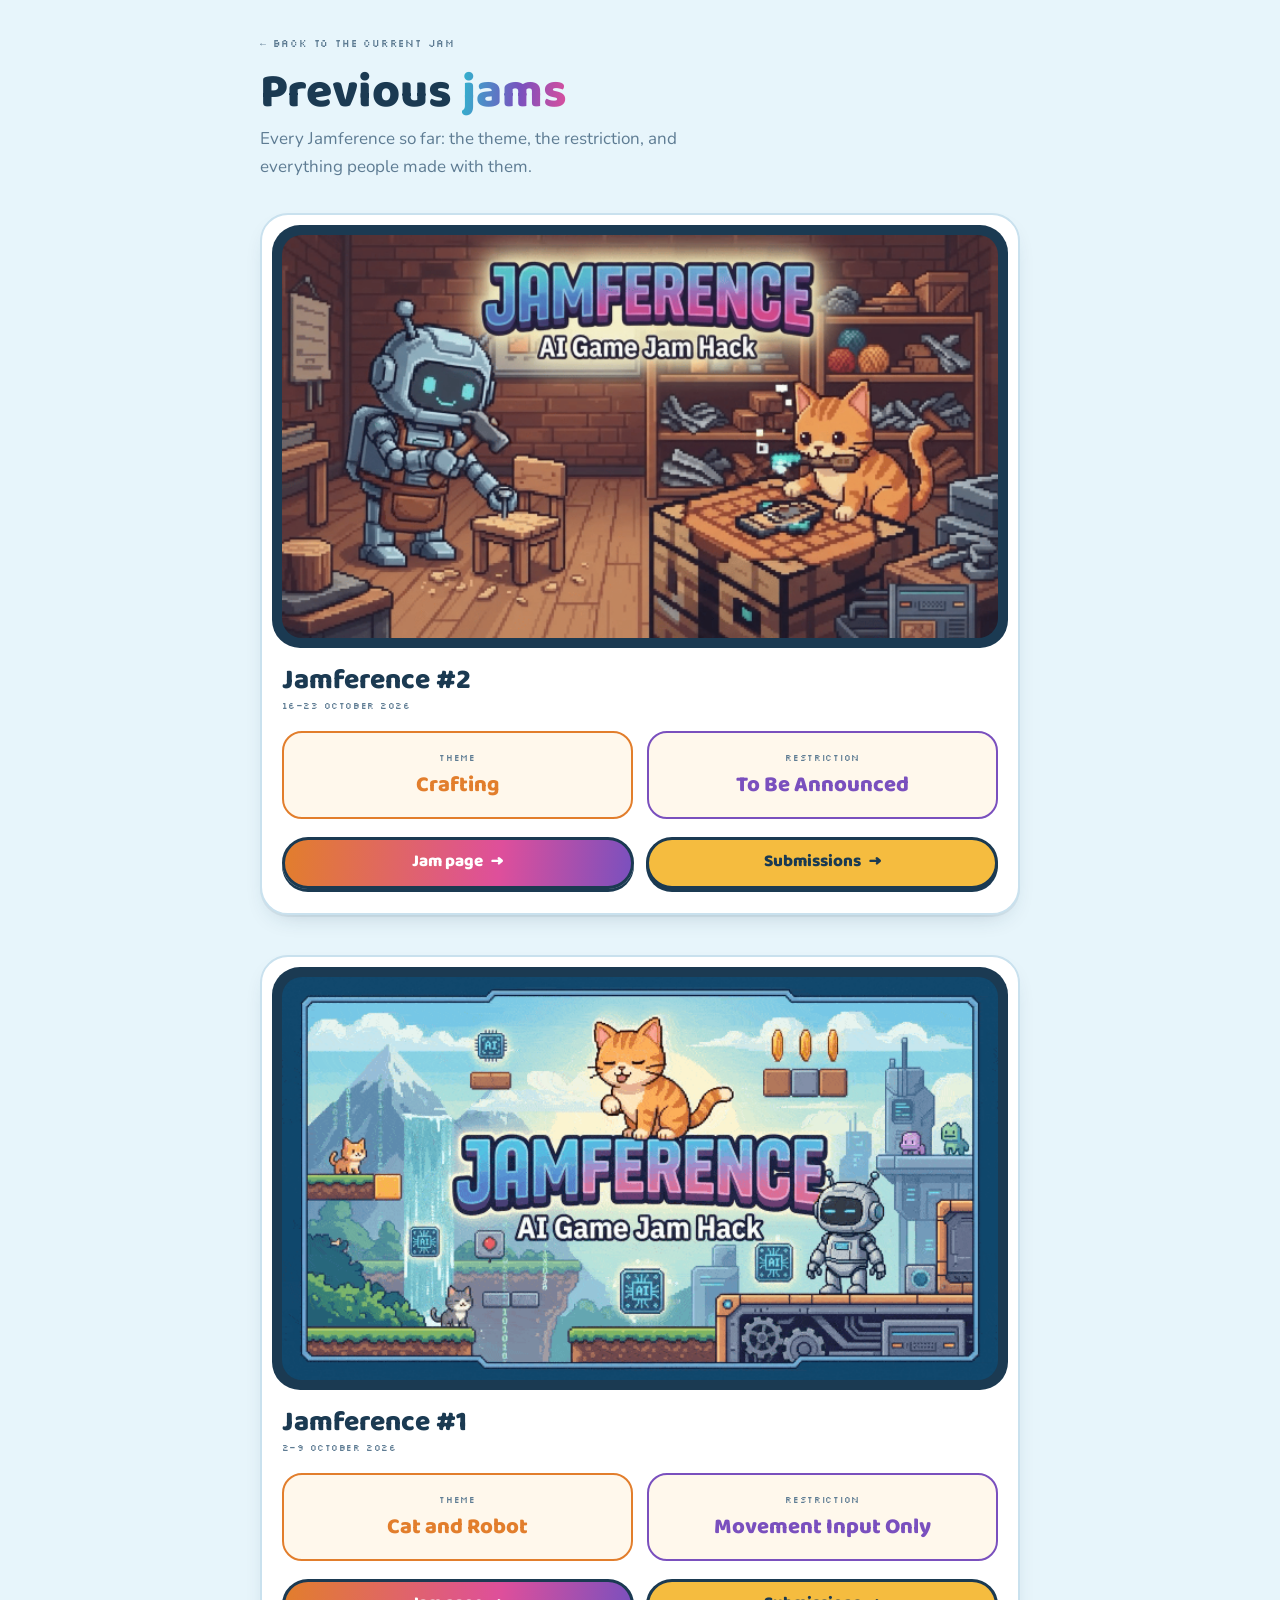
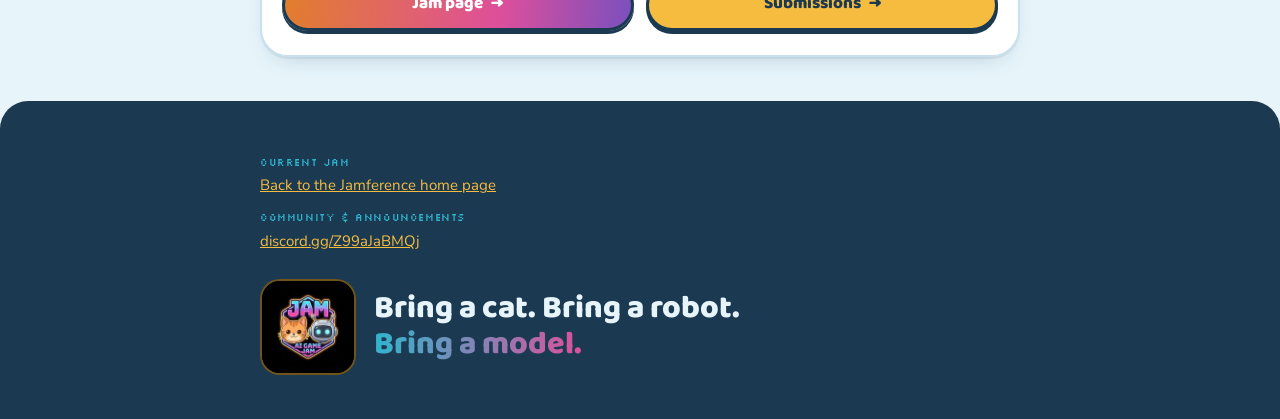
==== previous-jams.html @ a48c46a7 "jam 2 posted" ====
<!doctype html>
<html lang="en">
<head>
<meta charset="utf-8">
<meta name="viewport" content="width=device-width, initial-scale=1">
<title>Previous jams · Jamference</title>
<link rel="icon" type="image/png" sizes="32x32" href="favicon-32.png">
<link rel="apple-touch-icon" sizes="180x180" href="apple-touch-icon.png">
<link rel="preconnect" href="https://fonts.googleapis.com">
<link rel="preconnect" href="https://fonts.gstatic.com" crossorigin>
<link rel="stylesheet" href="https://fonts.googleapis.com/css2?family=Baloo+2:wght@600;700;800&family=Nunito:ital,wght@0,400;0,600;0,700;1,400&family=Silkscreen:wght@400;700&display=swap">

<style>
  :root {
    /* palette lifted from the jam key art */
    --navy:    #1B3A52;
    --sky:     #E7F5FB;
    --sky-2:   #C9E9F5;
    --cream:   #FFF8EC;
    --ginger:  #E27E2C;
    --cyan:    #2FB6CE;
    --mint:    #6BBE59;
    --berry:   #DE4F9B;
    --grape:   #7A50BE;
    --gold:    #F5BC3F;

    --ground:  var(--sky);
    --card:    #FFFFFF;
    --sunk:    var(--cream);
    --ink:     var(--navy);
    --ink-2:   #5E7C93;
    --edge:    #C9E1EE;
    --shadow:  0 2px 0 rgba(27,58,82,.07), 0 10px 26px -14px rgba(27,58,82,.30);

    --display: "Baloo 2", "Trebuchet MS", sans-serif;
    --body:    "Nunito", "Segoe UI", system-ui, sans-serif;
    --pixel:   "Silkscreen", ui-monospace, monospace;

    --r-lg: 28px;
    --r-md: 20px;
    --r-sm: 14px;
  }

  @media (prefers-color-scheme: dark) {
    :root:not([data-theme="light"]) {
      --ground: #102433;
      --card:   #1B3A52;
      --sunk:   #17334A;
      --ink:    #EAF6FB;
      --ink-2:  #9DBBCD;
      --edge:   #2C5271;
      --ginger: #F0954A;
      --cyan:   #52D2E6;
      --mint:   #85D372;
      --berry:  #F06BB2;
      --grape:  #A283DE;
      --gold:   #FFCE5E;
      --shadow: 0 2px 0 rgba(0,0,0,.18), 0 12px 28px -14px rgba(0,0,0,.55);
    }
  }

  :root[data-theme="dark"] {
    --ground: #102433;
    --card:   #1B3A52;
    --sunk:   #17334A;
    --ink:    #EAF6FB;
    --ink-2:  #9DBBCD;
    --edge:   #2C5271;
    --ginger: #F0954A;
    --cyan:   #52D2E6;
    --mint:   #85D372;
    --berry:  #F06BB2;
    --grape:  #A283DE;
    --gold:   #FFCE5E;
    --shadow: 0 2px 0 rgba(0,0,0,.18), 0 12px 28px -14px rgba(0,0,0,.55);
  }

  * { box-sizing: border-box; }

  body {
    margin: 0;
    background: var(--ground);
    color: var(--ink);
    font-family: var(--body);
    font-size: 1.0625rem;
    line-height: 1.65;
    -webkit-font-smoothing: antialiased;
  }

  .wrap { max-width: 50rem; margin: 0 auto; padding: 0 1.25rem; }

  .sr-only {
    position: absolute; width: 1px; height: 1px;
    padding: 0; margin: -1px; overflow: hidden;
    clip: rect(0 0 0 0); white-space: nowrap; border: 0;
  }

  /* ---------- hero ---------- */

  .hero { padding: 1.25rem 0 0; }

  .hero-frame {
    background: var(--navy);
    border-radius: var(--r-lg);
    padding: 10px;
    box-shadow: var(--shadow);
    overflow: hidden;
  }

  .hero-frame img {
    display: block;
    width: 100%;
    height: auto;
    border-radius: 20px;
  }

  .tagline {
    font-family: var(--display);
    font-weight: 700;
    font-size: clamp(1.25rem, 4.4vw, 1.875rem);
    line-height: 1.2;
    text-align: center;
    text-wrap: balance;
    margin: 1.5rem auto 0;
    max-width: 26ch;
  }

  .tagline span {
    background: linear-gradient(96deg, var(--cyan), var(--grape) 55%, var(--berry));
    -webkit-background-clip: text;
    background-clip: text;
    color: transparent;
  }

  .sub {
    text-align: center;
    color: var(--ink-2);
    max-width: 44ch;
    margin: 0.5rem auto 0;
  }

  /* ---------- primary CTA ---------- */

  .cta-row {
    display: flex;
    justify-content: center;
    margin: 1.5rem 0 0;
  }

  .cta {
    display: inline-flex;
    align-items: center;
    justify-content: center;
    gap: 0.7rem;
    width: 100%;
    max-width: 30rem;
    text-align: center;
    text-decoration: none;
    font-family: var(--display);
    font-weight: 800;
    font-size: clamp(1.125rem, 4vw, 1.5rem);
    line-height: 1.1;
    color: #fff;
    background: linear-gradient(96deg, var(--ginger), var(--berry) 62%, var(--grape));
    border: 3px solid var(--navy);
    border-radius: 999px;
    padding: 1rem 1.6rem 1.1rem;
    box-shadow: 0 4px 0 var(--navy), 0 14px 30px -14px rgba(27,58,82,.55);
    transition: transform .14s ease, box-shadow .14s ease;
  }

  .cta:hover,
  .cta:focus-visible {
    transform: translateY(-2px);
    box-shadow: 0 6px 0 var(--navy), 0 18px 34px -14px rgba(27,58,82,.6);
  }

  .cta:active {
    transform: translateY(2px);
    box-shadow: 0 2px 0 var(--navy), 0 10px 22px -14px rgba(27,58,82,.5);
  }

  .cta:focus-visible { outline: 3px solid var(--grape); outline-offset: 4px; }

  .cta .arrow { font-size: 1.1em; line-height: 1; transform: translateY(-0.04em); }

  .cta-note {
    font-family: var(--pixel);
    font-size: 0.5625rem;
    letter-spacing: 0.08em;
    text-transform: uppercase;
    color: var(--ink-2);
    text-align: center;
    margin: 0.7rem auto 0;
  }

  /* ---------- spec chips ---------- */

  .spec {
    display: grid;
    grid-template-columns: repeat(2, minmax(0, 1fr));
    gap: 0.85rem;
    margin: 1.75rem 0 0;
    padding: 0;
    list-style: none;
  }

  .spec li {
    background: var(--card);
    border: 2px solid var(--edge);
    border-radius: var(--r-md);
    padding: 1rem 1.1rem 1.1rem;
    box-shadow: var(--shadow);
    text-align: center;
    display: flex;
    flex-direction: column;
    align-items: center;
    justify-content: center;
    gap: 0.4rem;
    min-height: 6.25rem;
  }

  .spec b {
    font-family: var(--pixel);
    font-size: 0.5625rem;
    font-weight: 400;
    letter-spacing: 0.08em;
    text-transform: uppercase;
    color: var(--ink-2);
  }

  .spec .val {
    font-family: var(--display);
    font-weight: 800;
    font-size: clamp(1.0625rem, 3.4vw, 1.375rem);
    line-height: 1.15;
    text-wrap: balance;
  }

  .spec .s-theme { border-color: var(--ginger); }
  .spec .s-theme .val { color: var(--ginger); }
  .spec .s-restriction { border-color: var(--grape); }
  .spec .s-restriction .val { color: var(--grape); }

  @media (max-width: 26rem) {
    .spec { grid-template-columns: 1fr; }
  }

  /* ---------- previous jams ---------- */

  .page-head { padding: 1.75rem 0 0; }

  .back {
    font-family: var(--pixel);
    font-size: 0.625rem;
    letter-spacing: 0.08em;
    text-transform: uppercase;
    text-decoration: none;
    color: var(--ink-2);
  }
  .back:hover { color: var(--ginger); }

  h1 {
    font-family: var(--display);
    font-weight: 800;
    font-size: clamp(2rem, 7vw, 3rem);
    line-height: 1.05;
    margin: 0.75rem 0 0.4rem;
  }
  h1 span {
    background: linear-gradient(96deg, var(--cyan), var(--grape) 55%, var(--berry));
    -webkit-background-clip: text;
    background-clip: text;
    color: transparent;
  }
  .lede { color: var(--ink-2); margin: 0; max-width: 46ch; }

  .jams { list-style: none; padding: 0; margin: 2rem 0 0; display: grid; gap: 2.5rem; }

  .jam {
    background: var(--card);
    border: 2px solid var(--edge);
    border-radius: var(--r-lg);
    box-shadow: var(--shadow);
    padding: 10px 10px 1.5rem;
  }
  .jam .hero-frame { box-shadow: none; }
  .jam-body { padding: 0 0.6rem; }

  .jam h2 {
    font-family: var(--display);
    font-weight: 800;
    font-size: clamp(1.375rem, 4.6vw, 1.75rem);
    line-height: 1.12;
    margin: 1.1rem 0 0.15rem;
  }
  .jam-date {
    font-family: var(--pixel);
    font-size: 0.5625rem;
    letter-spacing: 0.06em;
    text-transform: uppercase;
    color: var(--ink-2);
    margin: 0;
  }
  .jam .spec { margin-top: 1.1rem; }
  .jam .spec li { box-shadow: none; background: var(--sunk); min-height: 5.5rem; }

  .jam-links {
    display: grid;
    grid-template-columns: repeat(2, minmax(0, 1fr));
    gap: 0.75rem;
    margin: 1.1rem 0 0;
  }
  .btn {
    display: flex;
    align-items: center;
    justify-content: center;
    gap: 0.5rem;
    text-align: center;
    text-decoration: none;
    font-family: var(--display);
    font-weight: 800;
    font-size: 1.0625rem;
    line-height: 1.1;
    border: 3px solid var(--navy);
    border-radius: 999px;
    padding: 0.8rem 1rem 0.9rem;
    transition: transform .14s ease, box-shadow .14s ease;
  }
  .btn.primary {
    color: #fff;
    background: linear-gradient(96deg, var(--ginger), var(--berry) 62%, var(--grape));
    box-shadow: 0 3px 0 var(--navy);
  }
  .btn.secondary {
    color: var(--navy);
    background: var(--gold);
    box-shadow: 0 3px 0 var(--navy);
  }
  .btn:hover, .btn:focus-visible { transform: translateY(-2px); box-shadow: 0 5px 0 var(--navy); }
  .btn:active { transform: translateY(2px); box-shadow: 0 1px 0 var(--navy); }
  .btn:focus-visible { outline: 3px solid var(--grape); outline-offset: 4px; }

  @media (max-width: 26rem) {
    .jam-links { grid-template-columns: 1fr; }
  }

  /* ---------- footer ---------- */

  footer {
    margin-top: 2.75rem;
    background: var(--navy);
    color: var(--sky);
    border-radius: var(--r-lg) var(--r-lg) 0 0;
    padding: 2.25rem 0 2.75rem;
  }

  footer .kicker { color: var(--gold); }

  footer ul {
    list-style: none;
    padding: 0;
    margin: 1.1rem 0 1.6rem;
    display: grid;
    gap: 0.75rem;
    font-size: 0.9375rem;
  }

  footer li b {
    font-family: var(--pixel);
    font-size: 0.625rem;
    letter-spacing: 0.06em;
    text-transform: uppercase;
    color: var(--cyan);
    display: block;
    font-weight: 400;
    margin-bottom: 0.15rem;
  }

  .signrow {
    display: flex;
    align-items: center;
    gap: 1.1rem;
    flex-wrap: wrap;
  }

  .emblem {
    width: 96px;
    height: 96px;
    flex: none;
    display: block;
    border-radius: var(--r-md);
    background: #000;
    border: 2px solid rgba(245,188,63,.45);
  }

  .signoff {
    font-family: var(--display);
    font-weight: 800;
    font-size: clamp(1.375rem, 5vw, 2rem);
    line-height: 1.15;
    margin: 0;
    max-width: 22ch;
  }

  .signoff span {
    background: linear-gradient(96deg, var(--cyan), var(--berry));
    -webkit-background-clip: text;
    background-clip: text;
    color: transparent;
  }

  .chip {
    display: inline-block;
    font-family: var(--pixel);
    font-size: 0.6875rem;
    background: rgba(255,255,255,.10);
    border: 2px dashed var(--gold);
    border-radius: 999px;
    padding: 0.2rem 0.6rem 0.25rem;
    color: var(--sky);
  }

  a { color: var(--ginger); border-radius: 6px; }
  a:focus-visible { outline: 3px solid var(--grape); outline-offset: 2px; }
  footer a { color: var(--gold); }

  .card, .cat-card, details { transition: transform .18s ease; }
  .cat-card:hover { transform: translateY(-3px); }

  @media (prefers-reduced-motion: reduce) {
    * { animation: none !important; transition: none !important; }
  }
</style>
</head>
<body>

<main class="wrap">

  <header class="page-head">
    <a class="back" href="index.html">&larr; Back to the current jam</a>
    <h1>Previous <span>jams</span></h1>
    <p class="lede">Every Jamference so far: the theme, the restriction, and everything people made with them.</p>
  </header>

  <ol class="jams" reversed>

    <!-- To add a jam: copy this <li> block, put it ABOVE this one (newest first), and change the gif, title, dates, theme, restriction and links. -->
    <li class="jam">
      <div class="hero-frame">
        <img src="Jamference2.gif" loading="lazy" alt="Jamference #2 key art: a pixel-art workshop where a robot in an apron hammers a wooden chair and a ginger cat tinkers at a crafting table.">
      </div>
      <div class="jam-body">
        <h2>Jamference #2</h2>
        <p class="jam-date">16&ndash;23 October 2026</p>
        <ul class="spec">
          <li class="s-theme">
            <b>Theme</b>
            <span class="val">Crafting</span>
          </li>
          <li class="s-restriction">
            <b>Restriction</b>
            <span class="val">To Be Announced</span>
          </li>
        </ul>
        <div class="jam-links">
          <a class="btn primary" href="https://itch.io/jam/jamference-ai-game-jam-hack-2" target="_blank" rel="noopener">Jam page <span aria-hidden="true">&rarr;</span></a>
          <a class="btn secondary" href="https://itch.io/jam/jamference-ai-game-jam-hack-2/entries" target="_blank" rel="noopener">Submissions <span aria-hidden="true">&rarr;</span></a>
        </div>
      </div>
    </li>

    <li class="jam">
      <div class="hero-frame">
        <img src="jamference1.gif" loading="lazy" alt="Jamference #1 key art: a pixel-art scene with a ginger cat, a friendly robot and floating AI chips.">
      </div>
      <div class="jam-body">
        <h2>Jamference #1</h2>
        <p class="jam-date">2&ndash;9 October 2026</p>
        <ul class="spec">
          <li class="s-theme">
            <b>Theme</b>
            <span class="val">Cat and Robot</span>
          </li>
          <li class="s-restriction">
            <b>Restriction</b>
            <span class="val">Movement Input Only</span>
          </li>
        </ul>
        <div class="jam-links">
          <a class="btn primary" href="https://itch.io/jam/jamference-ai-game-jam-hack-1" target="_blank" rel="noopener">Jam page <span aria-hidden="true">&rarr;</span></a>
          <a class="btn secondary" href="https://itch.io/jam/jamference-ai-game-jam-hack-1/entries" target="_blank" rel="noopener">Submissions <span aria-hidden="true">&rarr;</span></a>
        </div>
      </div>
    </li>

  </ol>

</main>

<footer>
  <div class="wrap">
    <ul>
      <li><b>Current jam</b> <a href="index.html">Back to the Jamference home page</a></li>
      <li><b>Community &amp; announcements</b> <a href="https://discord.gg/Z99aJaBMQj" target="_blank" rel="noopener">discord.gg/Z99aJaBMQj</a></li>
    </ul>
    <div class="signrow">
      <img class="emblem" src="logo-192.jpg" width="96" height="96" alt="Jamference AI Game Jam logo: a ginger cat and a robot under neon lettering.">
      <p class="signoff">Bring a cat. Bring a robot. <span>Bring a model.</span></p>
    </div>
  </div>
</footer>

</body>
</html>
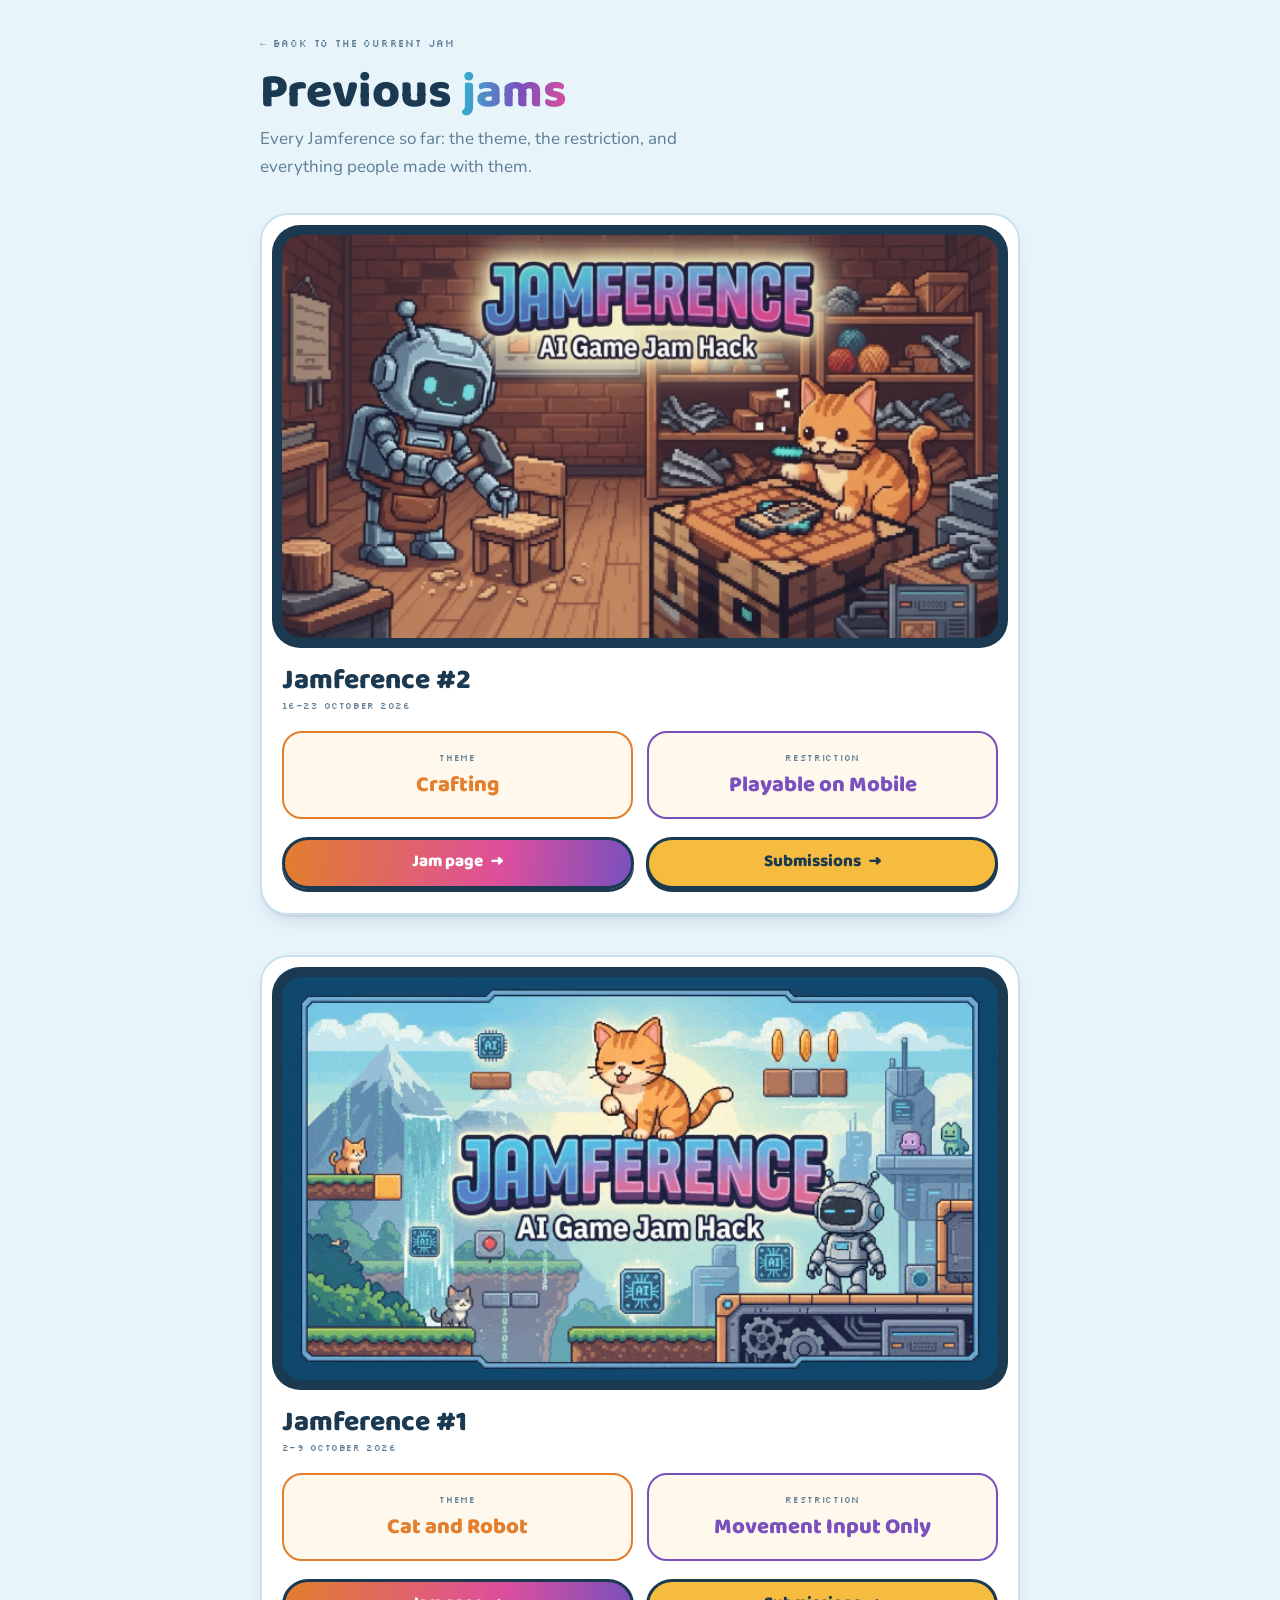
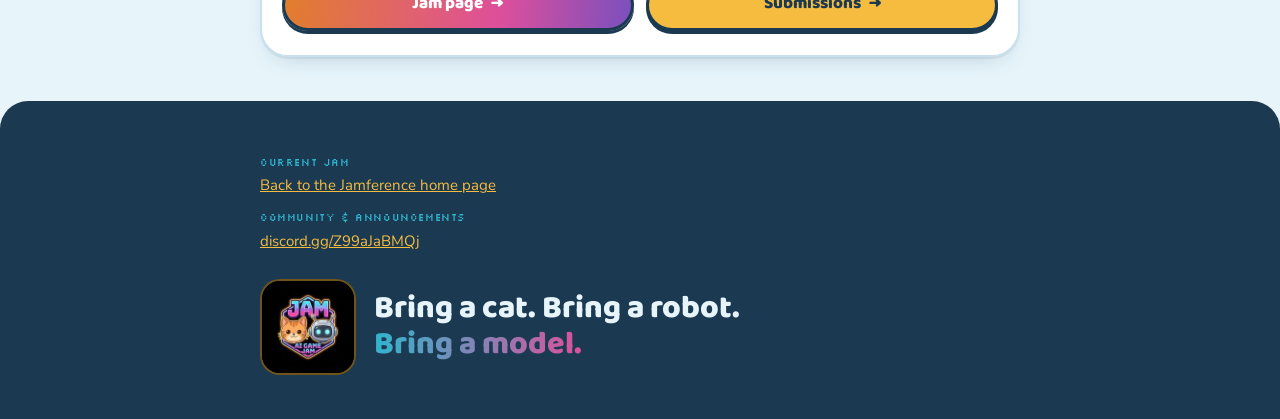
==== commit c5f66e62: "restriction 2" ====
--- a/previous-jams.html
+++ b/previous-jams.html
@@ -460,7 +460,7 @@
           </li>
           <li class="s-restriction">
             <b>Restriction</b>
-            <span class="val">To Be Announced</span>
+            <span class="val">Playable on Mobile</span>
           </li>
         </ul>
         <div class="jam-links">
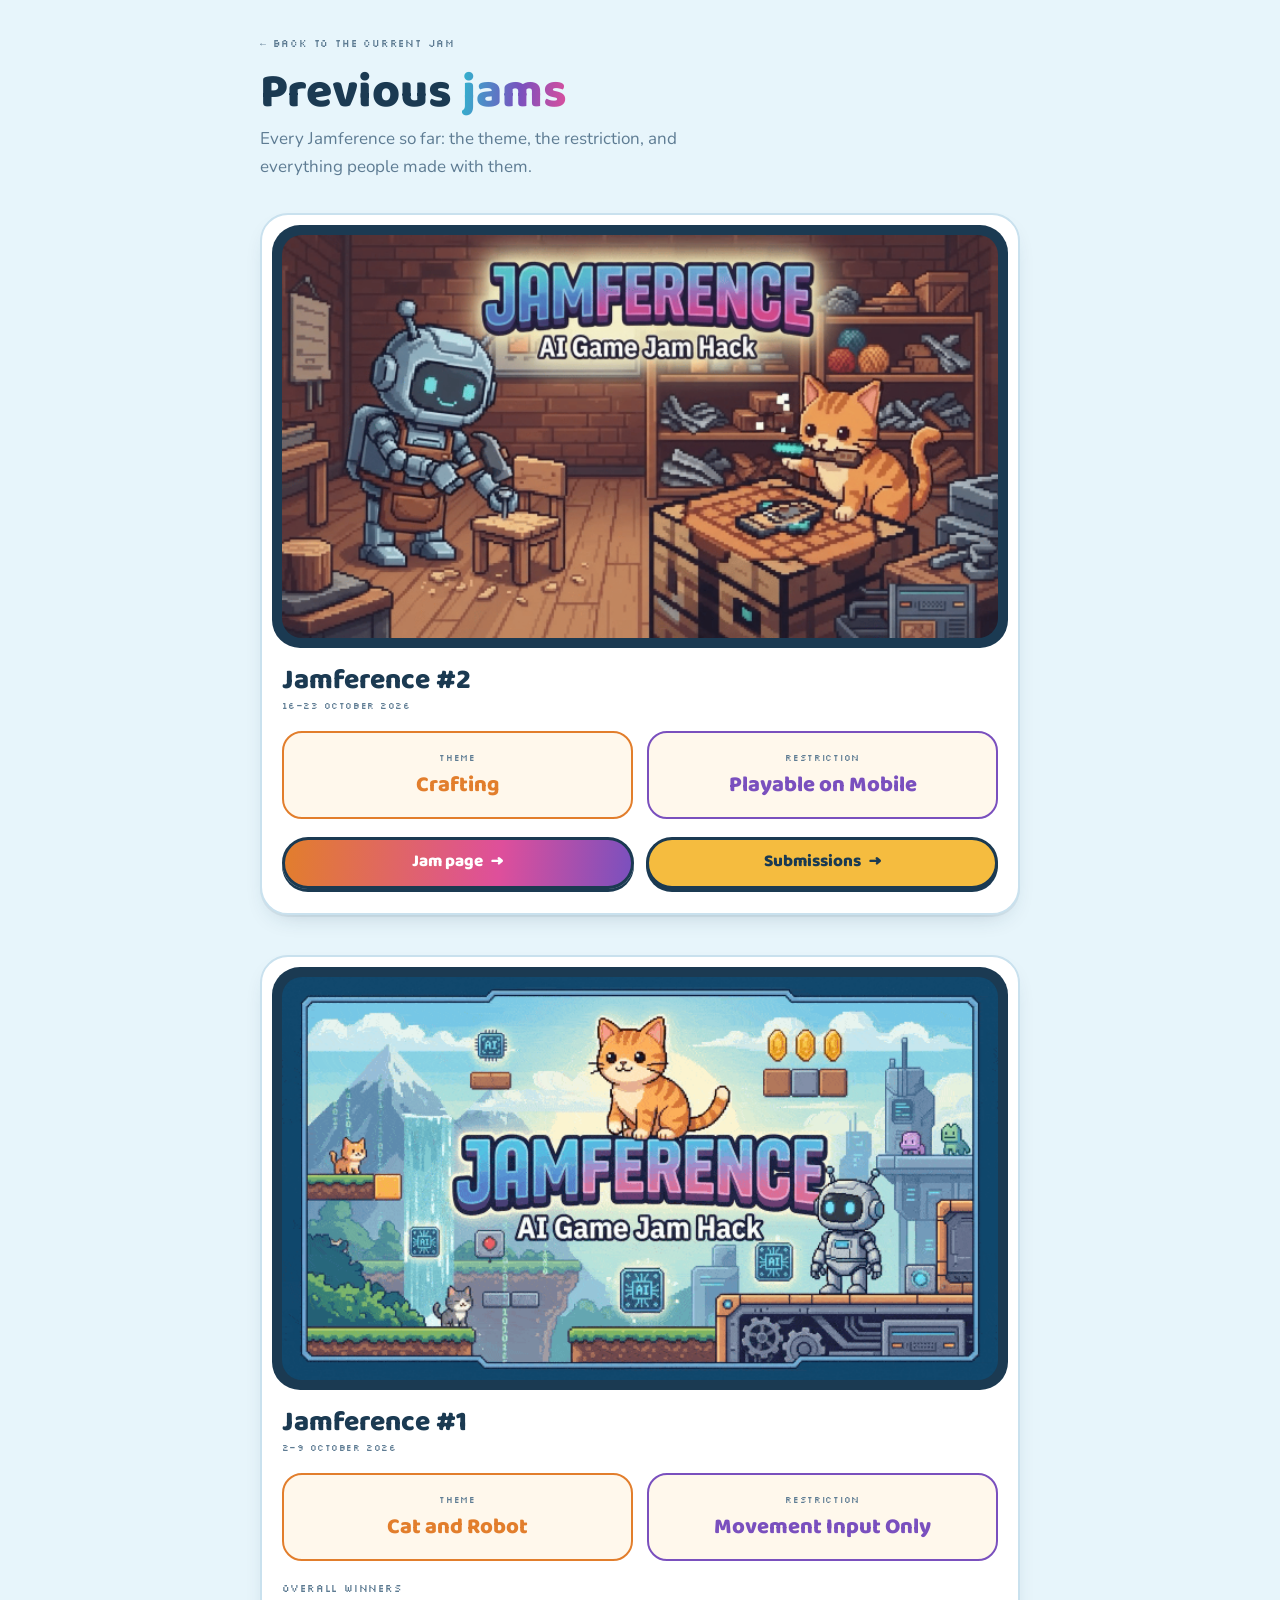
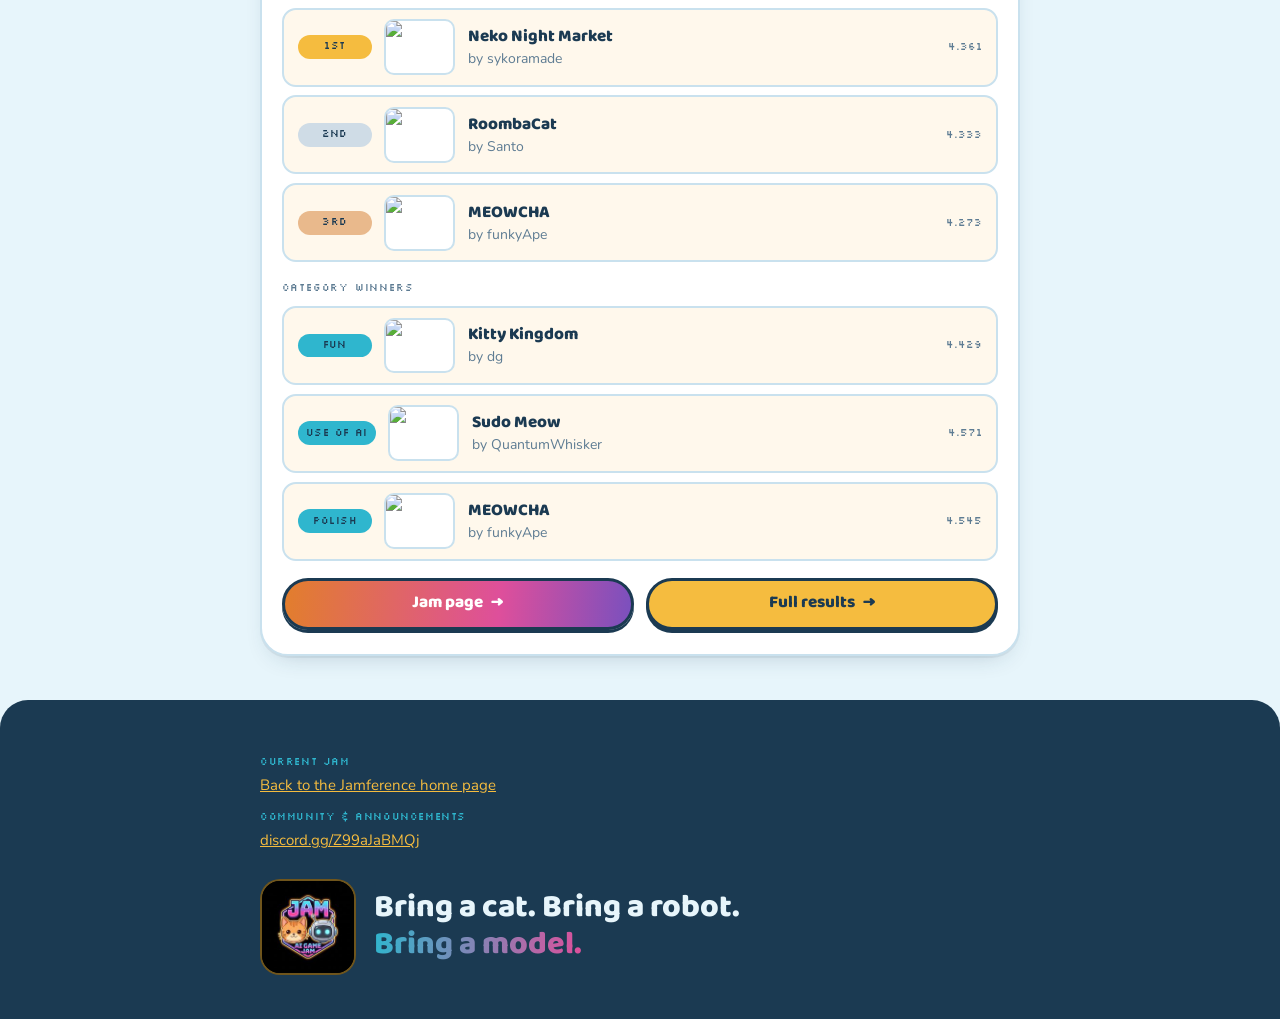
==== commit b6f96ad1: "previous winners." ====
--- a/previous-jams.html
+++ b/previous-jams.html
@@ -344,6 +344,72 @@
   @media (max-width: 26rem) {
     .jam-links { grid-template-columns: 1fr; }
   }
+
+  /* ---------- results ---------- */
+
+  .results { margin: 1.25rem 0 0; }
+  .results h3 {
+    font-family: var(--pixel);
+    font-size: 0.625rem;
+    font-weight: 400;
+    letter-spacing: 0.08em;
+    text-transform: uppercase;
+    color: var(--ink-2);
+    margin: 0 0 0.6rem;
+  }
+  .results h3 + .winners { margin-bottom: 1.1rem; }
+  .winners { list-style: none; padding: 0; margin: 0; display: grid; gap: 0.55rem; }
+  .winners a {
+    display: flex;
+    align-items: center;
+    gap: 0.8rem;
+    text-decoration: none;
+    color: var(--ink);
+    background: var(--sunk);
+    border: 2px solid var(--edge);
+    border-radius: var(--r-sm);
+    padding: 0.6rem 0.9rem;
+    transition: transform .14s ease, border-color .14s ease;
+  }
+  .winners a:hover, .winners a:focus-visible { transform: translateY(-2px); border-color: var(--ginger); }
+  .winners .place {
+    flex: none;
+    min-width: 4.6rem;
+    text-align: center;
+    font-family: var(--pixel);
+    font-size: 0.625rem;
+    letter-spacing: 0.04em;
+    text-transform: uppercase;
+    color: var(--navy);
+    background: var(--gold);
+    border-radius: 999px;
+    padding: 0.2rem 0.5rem 0.25rem;
+  }
+  .winners .p2 { background: #CFDCE6; }
+  .winners .p3 { background: #E9B98C; }
+  .winners .cat { background: var(--cyan); }
+  .winners .thumb {
+    flex: none;
+    width: 4.4rem;
+    height: auto;
+    aspect-ratio: 315 / 250;
+    object-fit: cover;
+    border-radius: 10px;
+    border: 2px solid var(--edge);
+    background: var(--card);
+    overflow: hidden;
+    color: transparent;
+    font-size: 0;
+  }
+  @media (max-width: 26rem) {
+    .winners a { gap: 0.6rem; padding: 0.55rem 0.7rem; }
+    .winners .place { min-width: 4.6rem; padding-left: 0.35rem; padding-right: 0.35rem; }
+    .winners .thumb { width: 3.2rem; }
+  }
+  .winners .game { flex: 1; min-width: 0; line-height: 1.25; }
+  .winners .game strong { font-family: var(--display); font-weight: 800; font-size: 1.0625rem; display: block; }
+  .winners .game small { color: var(--ink-2); font-size: 0.875rem; }
+  .winners .score { flex: none; font-family: var(--pixel); font-size: 0.625rem; color: var(--ink-2); }
 
   /* ---------- footer ---------- */
 
@@ -487,9 +553,23 @@
             <span class="val">Movement Input Only</span>
           </li>
         </ul>
+        <div class="results">
+          <h3>Overall winners</h3>
+          <ol class="winners">
+            <li><a href="https://sykoramade.itch.io/neko-night-market" target="_blank" rel="noopener"><span class="place ">1st</span><img class="thumb" src="https://img.itch.zone/aW1nLzMwNjgxNDcyLmpwZw==/original/GrNkED.jpg" alt="Neko Night Market cover art" loading="lazy" width="315" height="250"><span class="game"><strong>Neko Night Market</strong><small>by sykoramade</small></span><span class="score">4.361</span></a></li>
+            <li><a href="https://ans106.itch.io/roombacat" target="_blank" rel="noopener"><span class="place p2">2nd</span><img class="thumb" src="https://img.itch.zone/aW1nLzMwNjM3NTIwLnBuZw==/original/Qm3HSi.png" alt="RoombaCat cover art" loading="lazy" width="315" height="250"><span class="game"><strong>RoombaCat</strong><small>by Santo</small></span><span class="score">4.333</span></a></li>
+            <li><a href="https://funkyape.itch.io/meowcha" target="_blank" rel="noopener"><span class="place p3">3rd</span><img class="thumb" src="https://img.itch.zone/aW1nLzMwNjUyNTQ3LnBuZw==/original/L36i8z.png" alt="MEOWCHA cover art" loading="lazy" width="315" height="250"><span class="game"><strong>MEOWCHA</strong><small>by funkyApe</small></span><span class="score">4.273</span></a></li>
+          </ol>
+          <h3>Category winners</h3>
+          <ul class="winners">
+            <li><a href="https://dgeisert.itch.io/kitty-kingdom" target="_blank" rel="noopener"><span class="place cat">Fun</span><img class="thumb" src="https://img.itch.zone/aW1nLzMwNTI3ODg4LmpwZWc=/original/n8sEqo.jpeg" alt="Kitty Kingdom cover art" loading="lazy" width="315" height="250"><span class="game"><strong>Kitty Kingdom</strong><small>by dg</small></span><span class="score">4.429</span></a></li>
+            <li><a href="https://quantumwhisker.itch.io/sudo-meow" target="_blank" rel="noopener"><span class="place cat">Use of AI</span><img class="thumb" src="https://img.itch.zone/aW1nLzMwNjUxMDI0LmpwZw==/original/XJZkn%2B.jpg" alt="Sudo Meow cover art" loading="lazy" width="315" height="250"><span class="game"><strong>Sudo Meow</strong><small>by QuantumWhisker</small></span><span class="score">4.571</span></a></li>
+            <li><a href="https://funkyape.itch.io/meowcha" target="_blank" rel="noopener"><span class="place cat">Polish</span><img class="thumb" src="https://img.itch.zone/aW1nLzMwNjUyNTQ3LnBuZw==/original/L36i8z.png" alt="MEOWCHA cover art" loading="lazy" width="315" height="250"><span class="game"><strong>MEOWCHA</strong><small>by funkyApe</small></span><span class="score">4.545</span></a></li>
+          </ul>
+        </div>
         <div class="jam-links">
           <a class="btn primary" href="https://itch.io/jam/jamference-ai-game-jam-hack-1" target="_blank" rel="noopener">Jam page <span aria-hidden="true">&rarr;</span></a>
-          <a class="btn secondary" href="https://itch.io/jam/jamference-ai-game-jam-hack-1/entries" target="_blank" rel="noopener">Submissions <span aria-hidden="true">&rarr;</span></a>
+          <a class="btn secondary" href="https://itch.io/jam/jamference-ai-game-jam-hack-1/results" target="_blank" rel="noopener">Full results <span aria-hidden="true">&rarr;</span></a>
         </div>
       </div>
     </li>
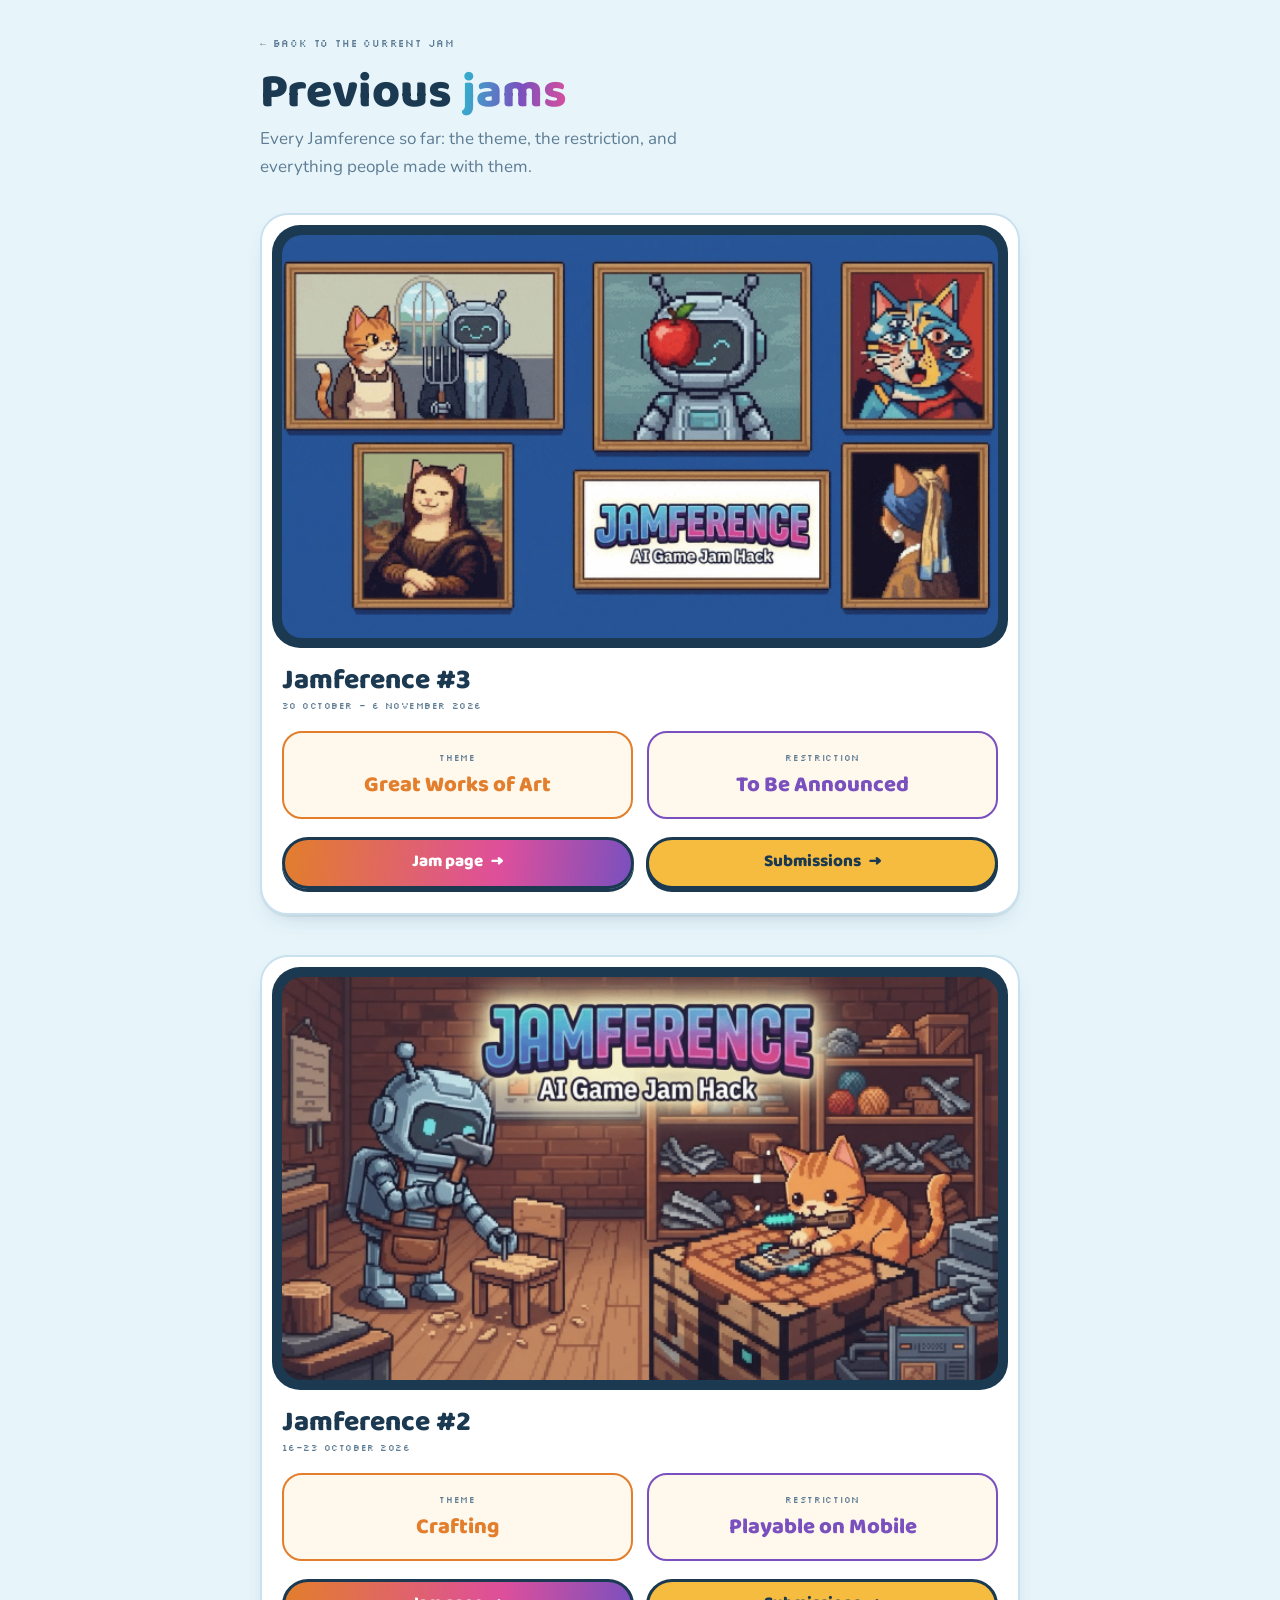
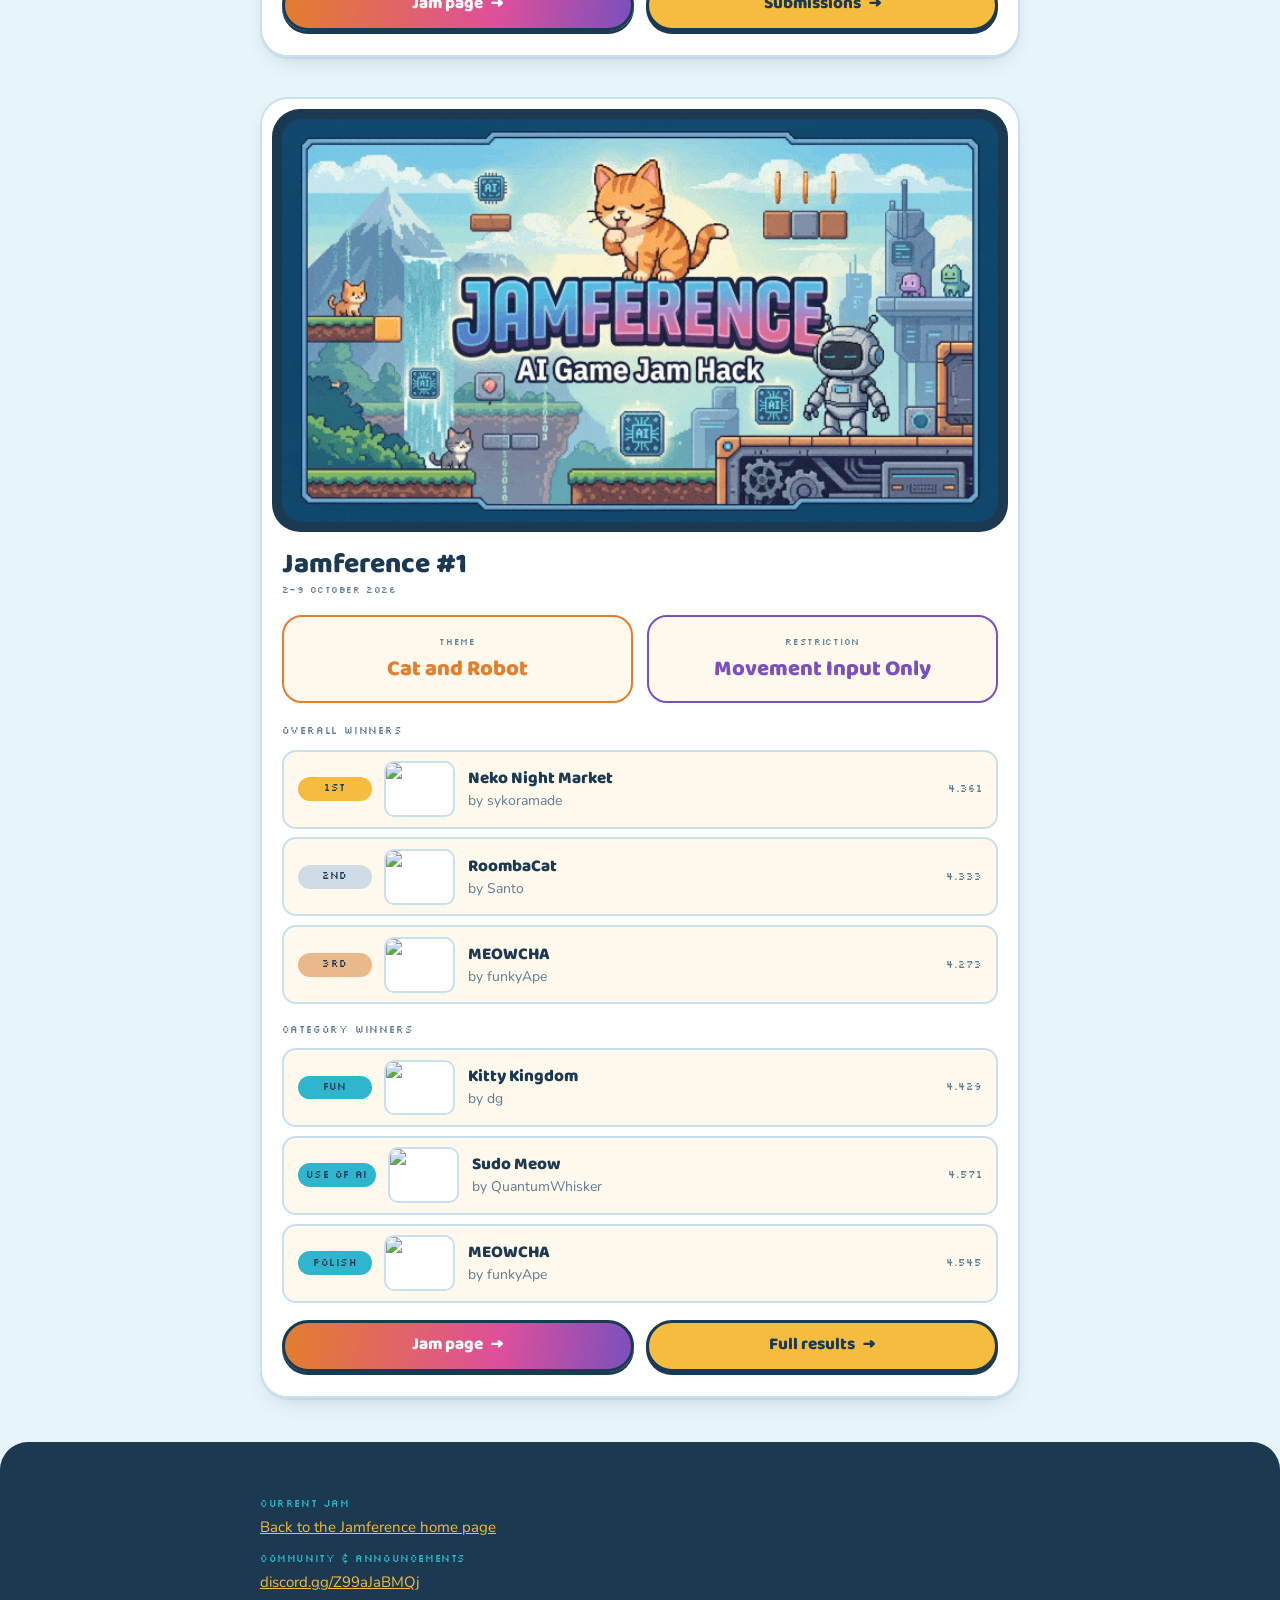
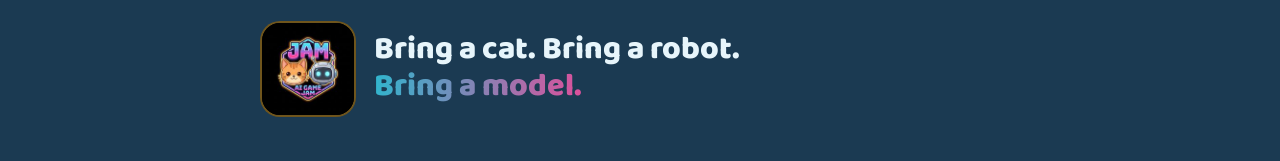
==== commit 58f5f584: "Jam 3" ====
--- a/previous-jams.html
+++ b/previous-jams.html
@@ -512,6 +512,30 @@
   <ol class="jams" reversed>
 
     <!-- To add a jam: copy this <li> block, put it ABOVE this one (newest first), and change the gif, title, dates, theme, restriction and links. -->
+    <li class="jam">
+      <div class="hero-frame">
+        <img src="Jamference3.gif" loading="lazy" alt="Jamference #3 key art: a pixel-art gallery wall of famous paintings restaged with a ginger cat and a friendly robot, from a cat Mona Lisa to a robot with an apple.">
+      </div>
+      <div class="jam-body">
+        <h2>Jamference #3</h2>
+        <p class="jam-date">30 October &ndash; 6 November 2026</p>
+        <ul class="spec">
+          <li class="s-theme">
+            <b>Theme</b>
+            <span class="val">Great Works of Art</span>
+          </li>
+          <li class="s-restriction">
+            <b>Restriction</b>
+            <span class="val">To Be Announced</span>
+          </li>
+        </ul>
+        <div class="jam-links">
+          <a class="btn primary" href="https://itch.io/jam/jamference-ai-game-jam-hack-3" target="_blank" rel="noopener">Jam page <span aria-hidden="true">&rarr;</span></a>
+          <a class="btn secondary" href="https://itch.io/jam/jamference-ai-game-jam-hack-3/entries" target="_blank" rel="noopener">Submissions <span aria-hidden="true">&rarr;</span></a>
+        </div>
+      </div>
+    </li>
+
     <li class="jam">
       <div class="hero-frame">
         <img src="Jamference2.gif" loading="lazy" alt="Jamference #2 key art: a pixel-art workshop where a robot in an apron hammers a wooden chair and a ginger cat tinkers at a crafting table.">
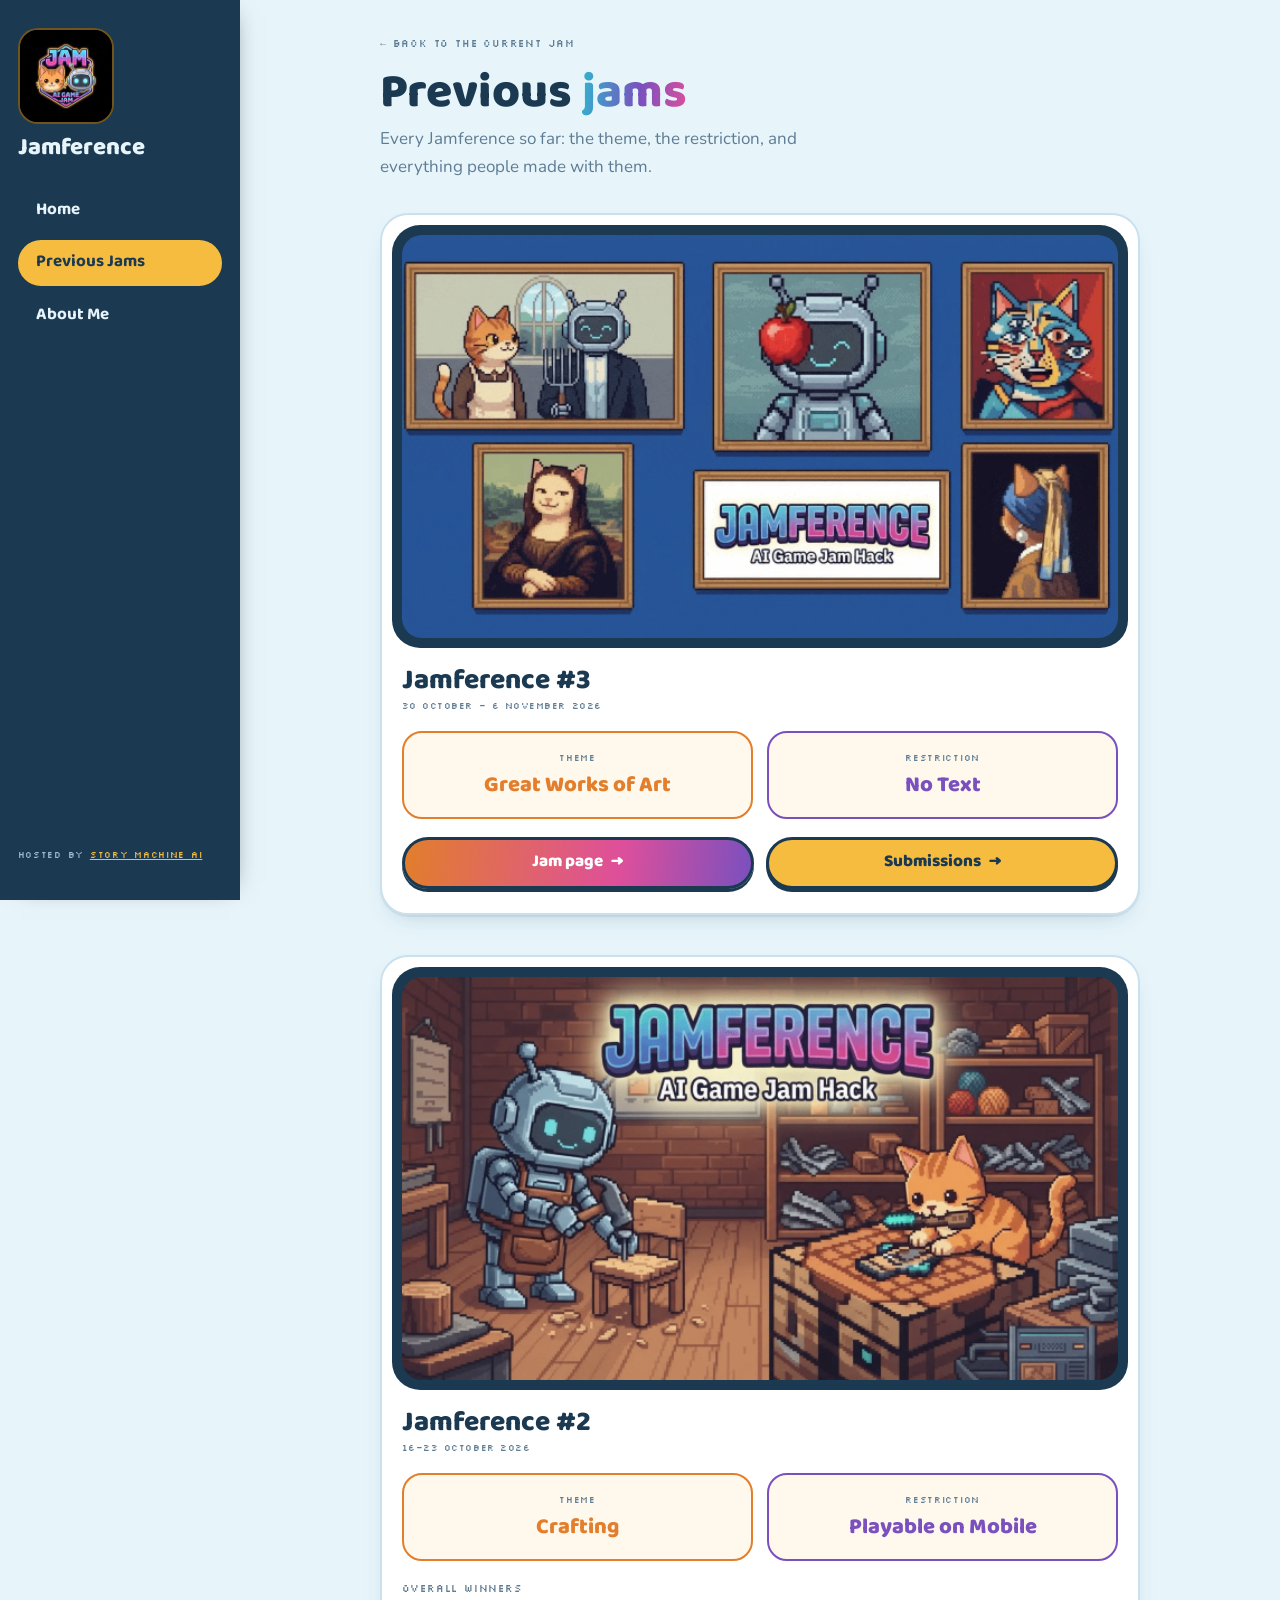
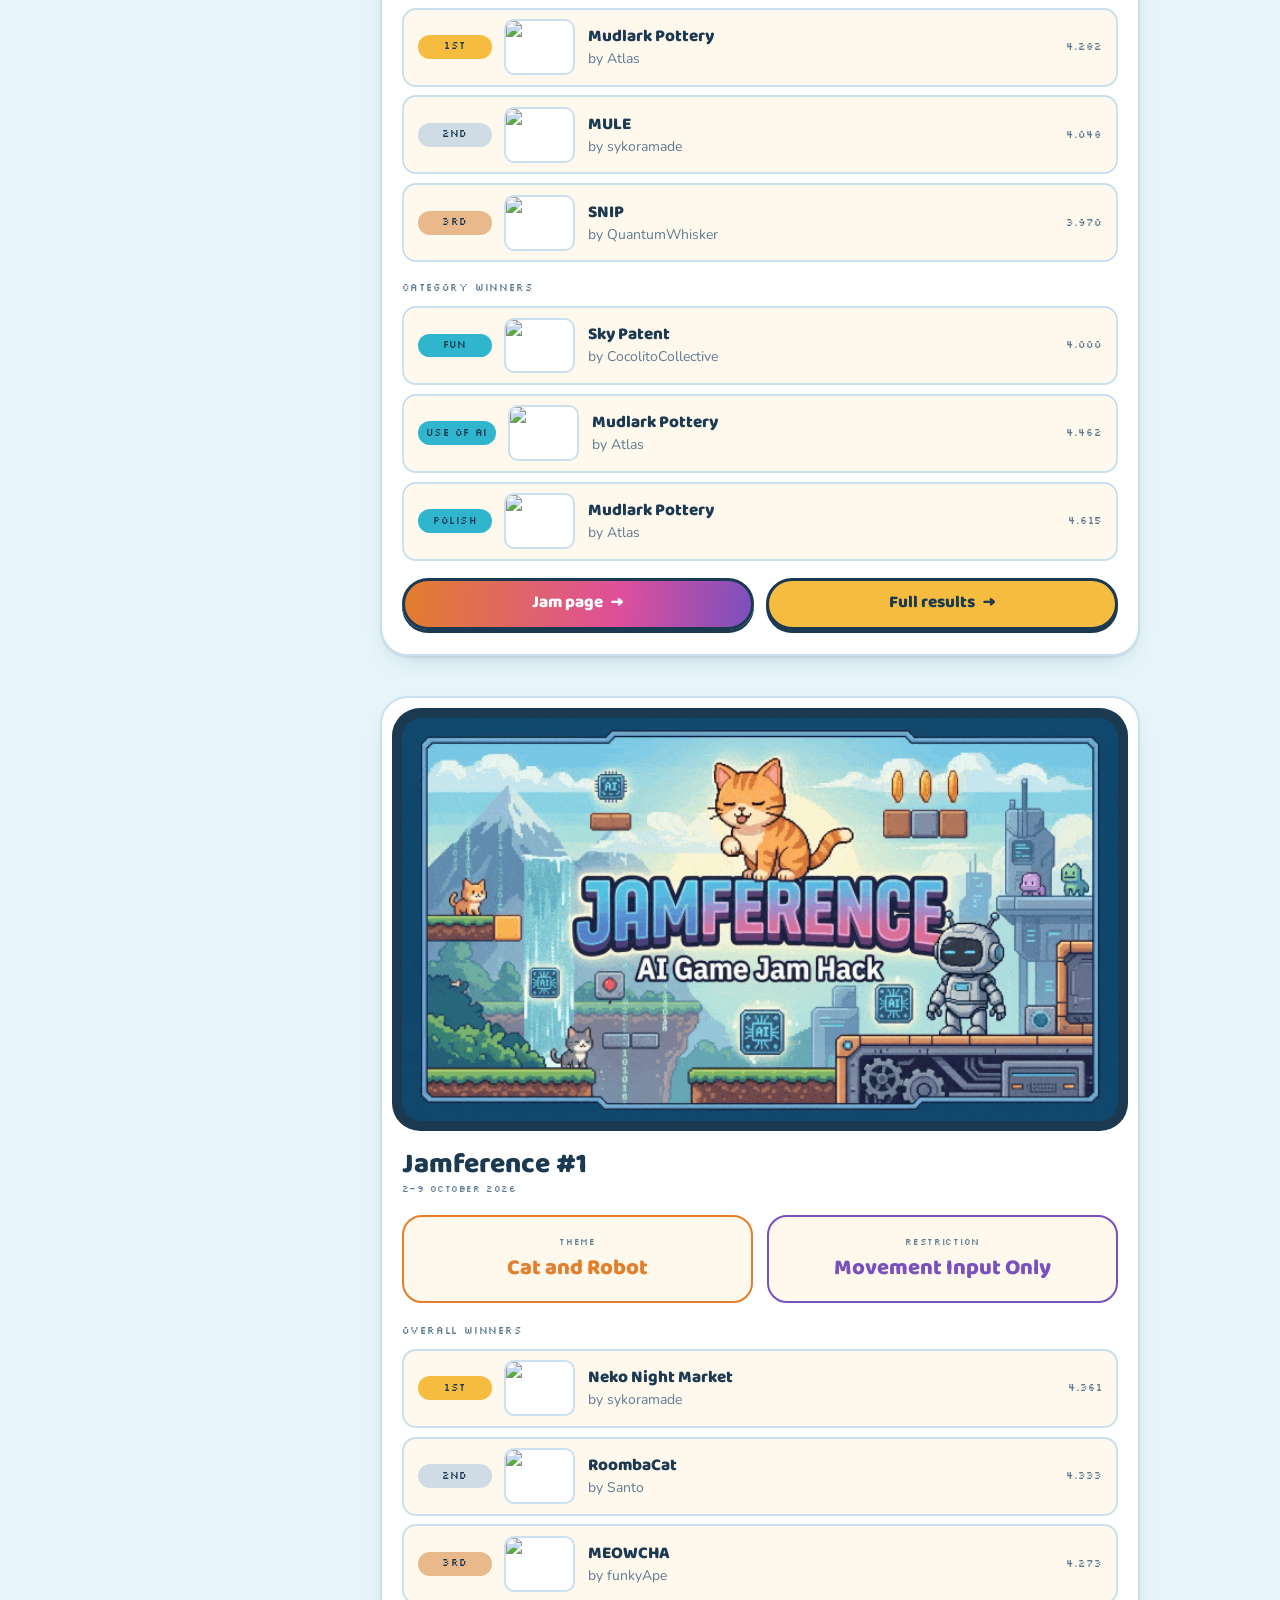
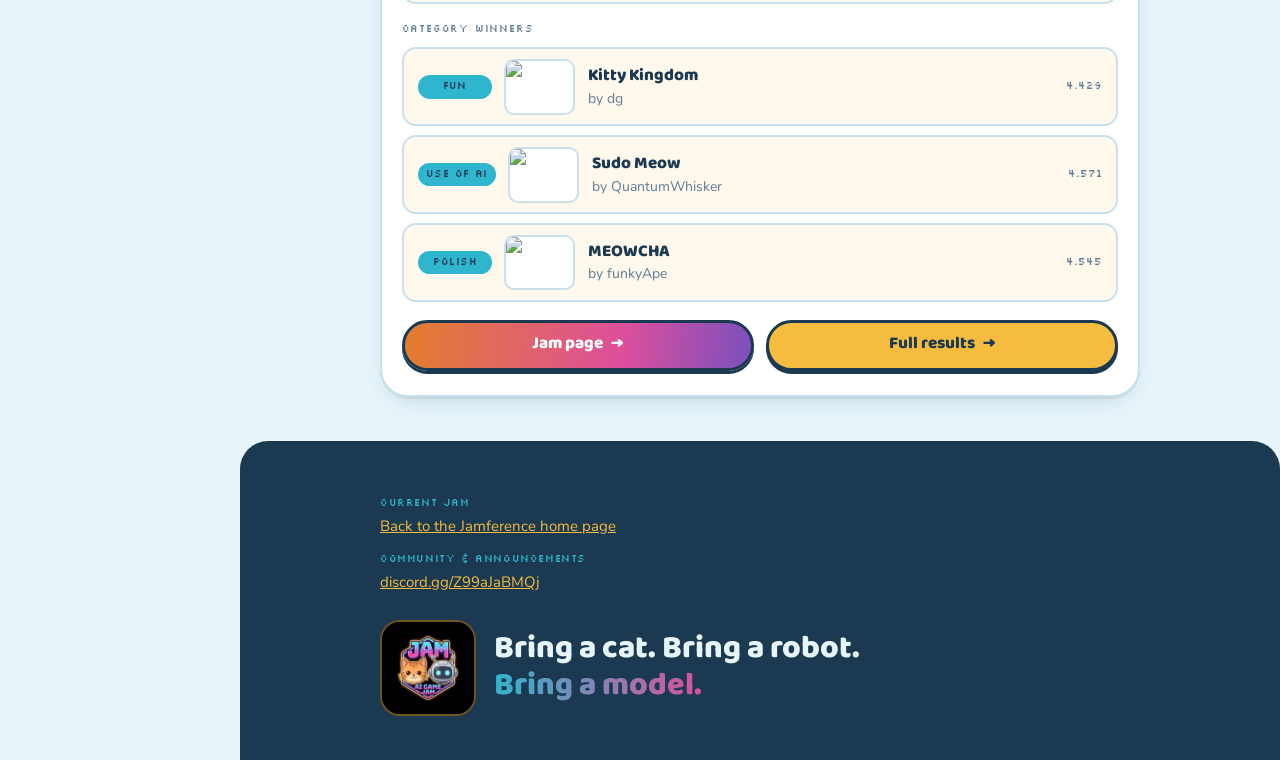
==== commit 58f660ec: "jamference 3 restriction" ====
--- a/previous-jams.html
+++ b/previous-jams.html
@@ -9,6 +9,7 @@
 <link rel="preconnect" href="https://fonts.googleapis.com">
 <link rel="preconnect" href="https://fonts.gstatic.com" crossorigin>
 <link rel="stylesheet" href="https://fonts.googleapis.com/css2?family=Baloo+2:wght@600;700;800&family=Nunito:ital,wght@0,400;0,600;0,700;1,400&family=Silkscreen:wght@400;700&display=swap">
+<link rel="stylesheet" href="nav.css">
 
 <style>
   :root {
@@ -500,6 +501,17 @@
 </style>
 </head>
 <body>
+<nav class="sidenav" aria-label="Site">
+  <div class="sidenav-inner">
+    <a class="sidenav-brand" href="index.html"><img src="logo-192.jpg" width="96" height="96" alt=""><span>Jamference</span></a>
+    <ul>
+      <li><a class="navlink" href="index.html">Home</a></li>
+      <li><a class="navlink" href="previous-jams.html" aria-current="page">Previous Jams</a></li>
+      <li><a class="navlink" href="about.html">About Me</a></li>
+    </ul>
+    <p class="sidenav-foot">Hosted by <a href="https://storymachine.ai" target="_blank" rel="noopener">Story Machine AI</a></p>
+  </div>
+</nav>
 
 <main class="wrap">
 
@@ -514,7 +526,7 @@
     <!-- To add a jam: copy this <li> block, put it ABOVE this one (newest first), and change the gif, title, dates, theme, restriction and links. -->
     <li class="jam">
       <div class="hero-frame">
-        <img src="Jamference3.gif" loading="lazy" alt="Jamference #3 key art: a pixel-art gallery wall of famous paintings restaged with a ginger cat and a friendly robot, from a cat Mona Lisa to a robot with an apple.">
+        <img src="gifs/Jamference3.gif" loading="lazy" alt="Jamference #3 key art: a pixel-art gallery wall of famous paintings restaged with a ginger cat and a friendly robot, from a cat Mona Lisa to a robot with an apple.">
       </div>
       <div class="jam-body">
         <h2>Jamference #3</h2>
@@ -526,7 +538,7 @@
           </li>
           <li class="s-restriction">
             <b>Restriction</b>
-            <span class="val">To Be Announced</span>
+            <span class="val">No Text</span>
           </li>
         </ul>
         <div class="jam-links">
@@ -538,7 +550,7 @@
 
     <li class="jam">
       <div class="hero-frame">
-        <img src="Jamference2.gif" loading="lazy" alt="Jamference #2 key art: a pixel-art workshop where a robot in an apron hammers a wooden chair and a ginger cat tinkers at a crafting table.">
+        <img src="gifs/Jamference2.gif" loading="lazy" alt="Jamference #2 key art: a pixel-art workshop where a robot in an apron hammers a wooden chair and a ginger cat tinkers at a crafting table.">
       </div>
       <div class="jam-body">
         <h2>Jamference #2</h2>
@@ -553,16 +565,30 @@
             <span class="val">Playable on Mobile</span>
           </li>
         </ul>
+        <div class="results">
+          <h3>Overall winners</h3>
+          <ol class="winners">
+            <li><a href="https://atlas-house.itch.io/mudlark-pottery" target="_blank" rel="noopener"><span class="place ">1st</span><img class="thumb" src="https://img.itch.zone/aW1nLzMxMTgwNjE5LnBuZw==/315x250%23c/nuOuM7.png" alt="Mudlark Pottery cover art" loading="lazy" width="315" height="250"><span class="game"><strong>Mudlark Pottery</strong><small>by Atlas</small></span><span class="score">4.282</span></a></li>
+            <li><a href="https://sykoramade.itch.io/mule" target="_blank" rel="noopener"><span class="place p2">2nd</span><img class="thumb" src="https://img.itch.zone/aW1nLzMxMjk4OTQzLmdpZg==/original/APTZS8.gif" alt="MULE cover art" loading="lazy" width="315" height="250"><span class="game"><strong>MULE</strong><small>by sykoramade</small></span><span class="score">4.048</span></a></li>
+            <li><a href="https://quantumwhisker.itch.io/snip" target="_blank" rel="noopener"><span class="place p3">3rd</span><img class="thumb" src="https://img.itch.zone/aW1nLzMxMjM4MTE5LnBuZw==/315x250%23c/VZxITh.png" alt="SNIP cover art" loading="lazy" width="315" height="250"><span class="game"><strong>SNIP</strong><small>by QuantumWhisker</small></span><span class="score">3.970</span></a></li>
+          </ol>
+          <h3>Category winners</h3>
+          <ul class="winners">
+            <li><a href="https://cocolitocollective.itch.io/sky-patent" target="_blank" rel="noopener"><span class="place cat">Fun</span><img class="thumb" src="https://img.itch.zone/aW1nLzMxMTMwMTUwLnBuZw==/315x250%23c/HkfoAl.png" alt="Sky Patent cover art" loading="lazy" width="315" height="250"><span class="game"><strong>Sky Patent</strong><small>by CocolitoCollective</small></span><span class="score">4.000</span></a></li>
+            <li><a href="https://atlas-house.itch.io/mudlark-pottery" target="_blank" rel="noopener"><span class="place cat">Use of AI</span><img class="thumb" src="https://img.itch.zone/aW1nLzMxMTgwNjE5LnBuZw==/315x250%23c/nuOuM7.png" alt="Mudlark Pottery cover art" loading="lazy" width="315" height="250"><span class="game"><strong>Mudlark Pottery</strong><small>by Atlas</small></span><span class="score">4.462</span></a></li>
+            <li><a href="https://atlas-house.itch.io/mudlark-pottery" target="_blank" rel="noopener"><span class="place cat">Polish</span><img class="thumb" src="https://img.itch.zone/aW1nLzMxMTgwNjE5LnBuZw==/315x250%23c/nuOuM7.png" alt="Mudlark Pottery cover art" loading="lazy" width="315" height="250"><span class="game"><strong>Mudlark Pottery</strong><small>by Atlas</small></span><span class="score">4.615</span></a></li>
+          </ul>
+        </div>
         <div class="jam-links">
           <a class="btn primary" href="https://itch.io/jam/jamference-ai-game-jam-hack-2" target="_blank" rel="noopener">Jam page <span aria-hidden="true">&rarr;</span></a>
-          <a class="btn secondary" href="https://itch.io/jam/jamference-ai-game-jam-hack-2/entries" target="_blank" rel="noopener">Submissions <span aria-hidden="true">&rarr;</span></a>
+          <a class="btn secondary" href="https://itch.io/jam/jamference-ai-game-jam-hack-2/results" target="_blank" rel="noopener">Full results <span aria-hidden="true">&rarr;</span></a>
         </div>
       </div>
     </li>
 
     <li class="jam">
       <div class="hero-frame">
-        <img src="jamference1.gif" loading="lazy" alt="Jamference #1 key art: a pixel-art scene with a ginger cat, a friendly robot and floating AI chips.">
+        <img src="gifs/jamference1.gif" loading="lazy" alt="Jamference #1 key art: a pixel-art scene with a ginger cat, a friendly robot and floating AI chips.">
       </div>
       <div class="jam-body">
         <h2>Jamference #1</h2>
--- a/nav.css
+++ b/nav.css
@@ -0,0 +1,128 @@
+/* ---------- site sidebar (shared by every page) ----------
+   Wide screens: fixed rail on the left.
+   Narrow screens: sticky bar across the top. */
+
+.sidenav {
+  position: sticky;
+  top: 0;
+  z-index: 50;
+  background: var(--navy);
+  color: var(--sky);
+  box-shadow: 0 6px 18px -12px rgba(0,0,0,.6);
+}
+
+.sidenav-inner {
+  display: flex;
+  align-items: center;
+  gap: 0.75rem;
+  max-width: 50rem;
+  margin: 0 auto;
+  padding: 0.55rem 1rem;
+}
+
+.sidenav-brand {
+  display: flex;
+  align-items: center;
+  gap: 0.6rem;
+  text-decoration: none;
+  color: var(--sky);
+  flex: none;
+}
+
+.sidenav-brand img {
+  width: 36px;
+  height: 36px;
+  border-radius: 10px;
+  border: 2px solid rgba(245,188,63,.45);
+  background: #000;
+  display: block;
+}
+
+.sidenav-brand span {
+  font-family: var(--display);
+  font-weight: 800;
+  font-size: 1.125rem;
+  line-height: 1;
+}
+
+.sidenav ul {
+  list-style: none;
+  margin: 0 0 0 auto;
+  padding: 0;
+  display: flex;
+  gap: 0.3rem;
+}
+
+.sidenav a.navlink {
+  display: block;
+  text-decoration: none;
+  color: var(--sky);
+  font-family: var(--display);
+  font-weight: 700;
+  font-size: 0.9375rem;
+  line-height: 1.1;
+  white-space: nowrap;
+  border: 2px solid transparent;
+  border-radius: 999px;
+  padding: 0.45rem 0.75rem 0.5rem;
+  transition: background .14s ease, border-color .14s ease, color .14s ease;
+}
+
+.sidenav a.navlink:hover { background: rgba(255,255,255,.08); }
+
+.sidenav a.navlink[aria-current="page"] {
+  color: var(--navy);
+  background: var(--gold);
+  border-color: var(--gold);
+}
+
+.sidenav a:focus-visible { outline: 3px solid var(--cyan); outline-offset: 2px; }
+
+@media (max-width: 30rem) {
+  .sidenav-brand span { display: none; }
+  .sidenav ul { gap: 0.15rem; }
+  .sidenav a.navlink { font-size: 0.875rem; padding: 0.45rem 0.6rem 0.5rem; }
+}
+
+/* rail layout */
+@media (min-width: 64rem) {
+  body { padding-left: 15rem; }
+
+  .sidenav {
+    position: fixed;
+    top: 0;
+    left: 0;
+    bottom: 0;
+    width: 15rem;
+    box-shadow: 6px 0 24px -16px rgba(0,0,0,.6);
+  }
+
+  .sidenav-inner {
+    flex-direction: column;
+    align-items: stretch;
+    gap: 1.75rem;
+    height: 100%;
+    padding: 1.75rem 1.1rem;
+  }
+
+  .sidenav-brand { flex-direction: column; align-items: flex-start; gap: 0.75rem; }
+  .sidenav-brand img { width: 96px; height: 96px; border-radius: var(--r-md); }
+  .sidenav-brand span { font-size: 1.5rem; }
+
+  .sidenav ul { flex-direction: column; margin: 0; gap: 0.4rem; }
+  .sidenav a.navlink { font-size: 1.0625rem; padding: 0.7rem 1rem 0.75rem; }
+
+  .sidenav-foot {
+    margin-top: auto;
+    font-family: var(--pixel);
+    font-size: 0.5625rem;
+    letter-spacing: 0.08em;
+    text-transform: uppercase;
+    color: #9DBBCD;
+  }
+  .sidenav-foot a { color: var(--gold); }
+}
+
+@media (max-width: 63.99rem) {
+  .sidenav-foot { display: none; }
+}
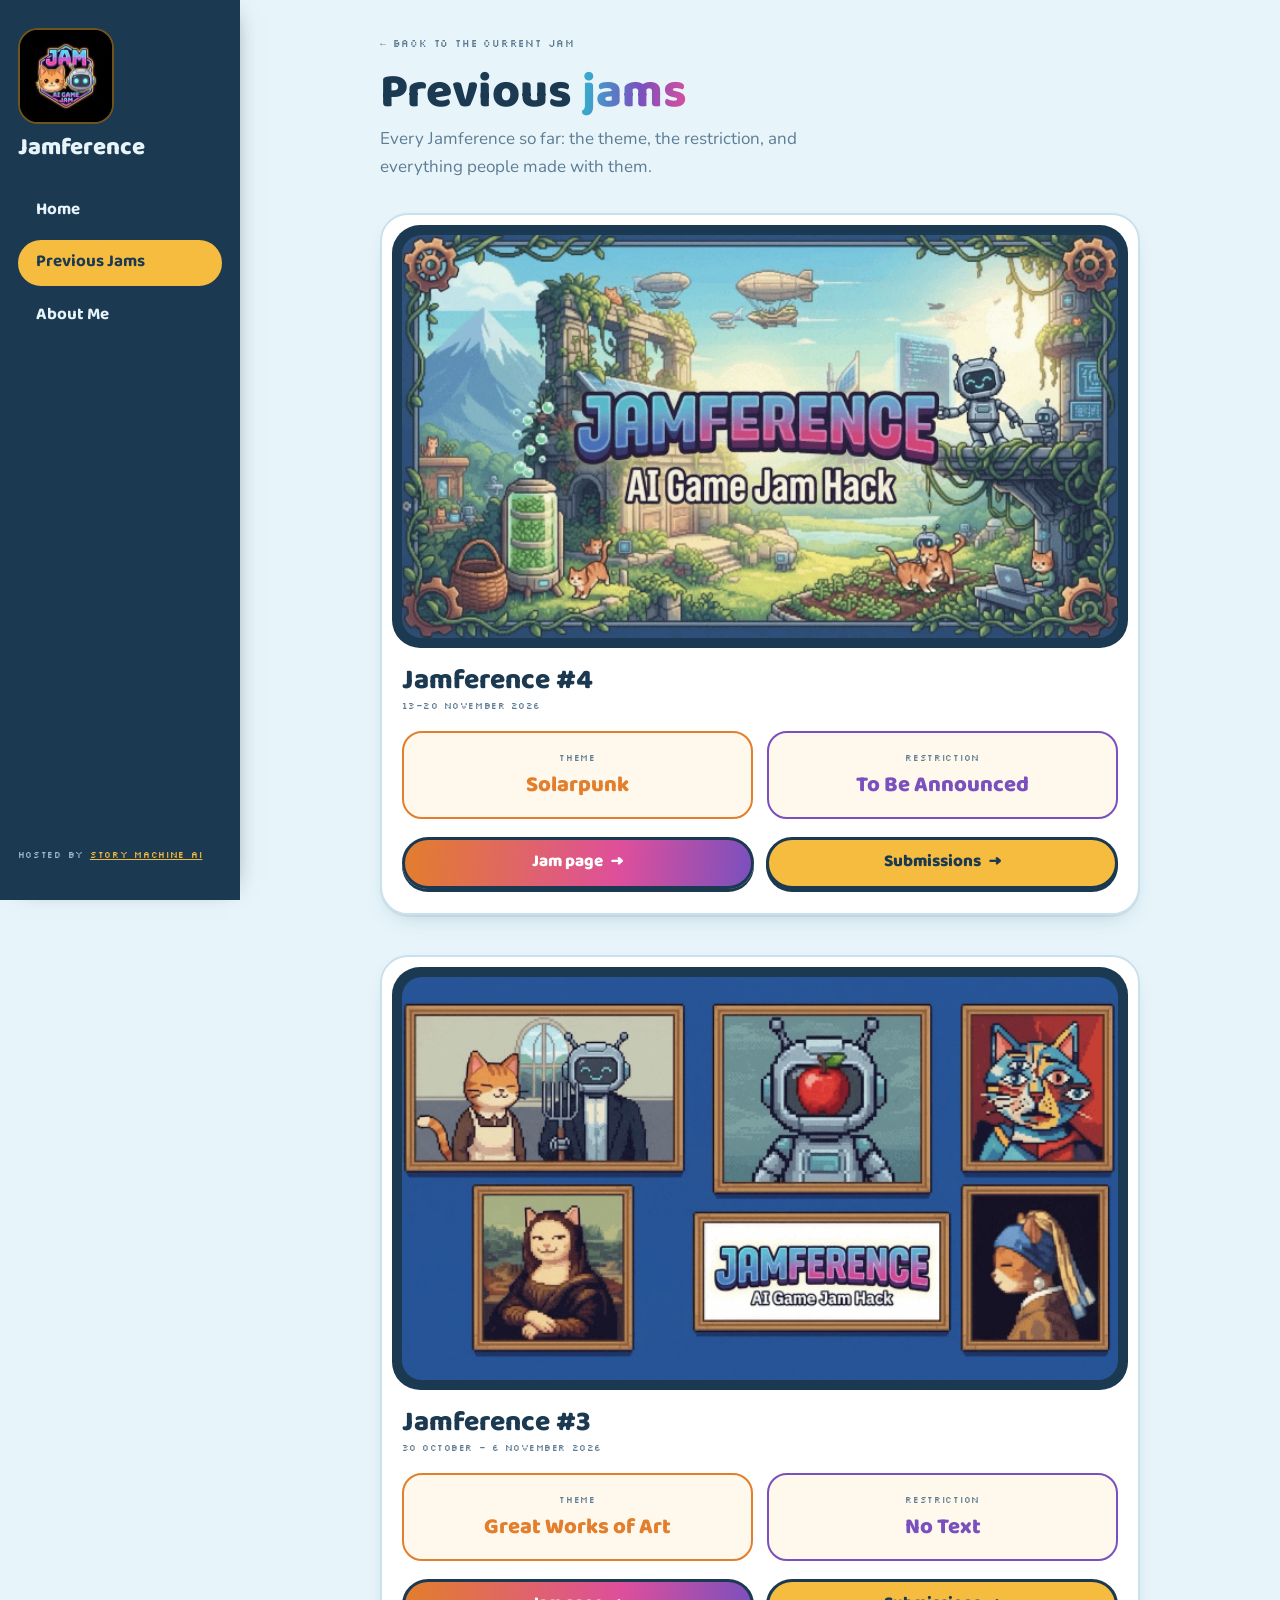
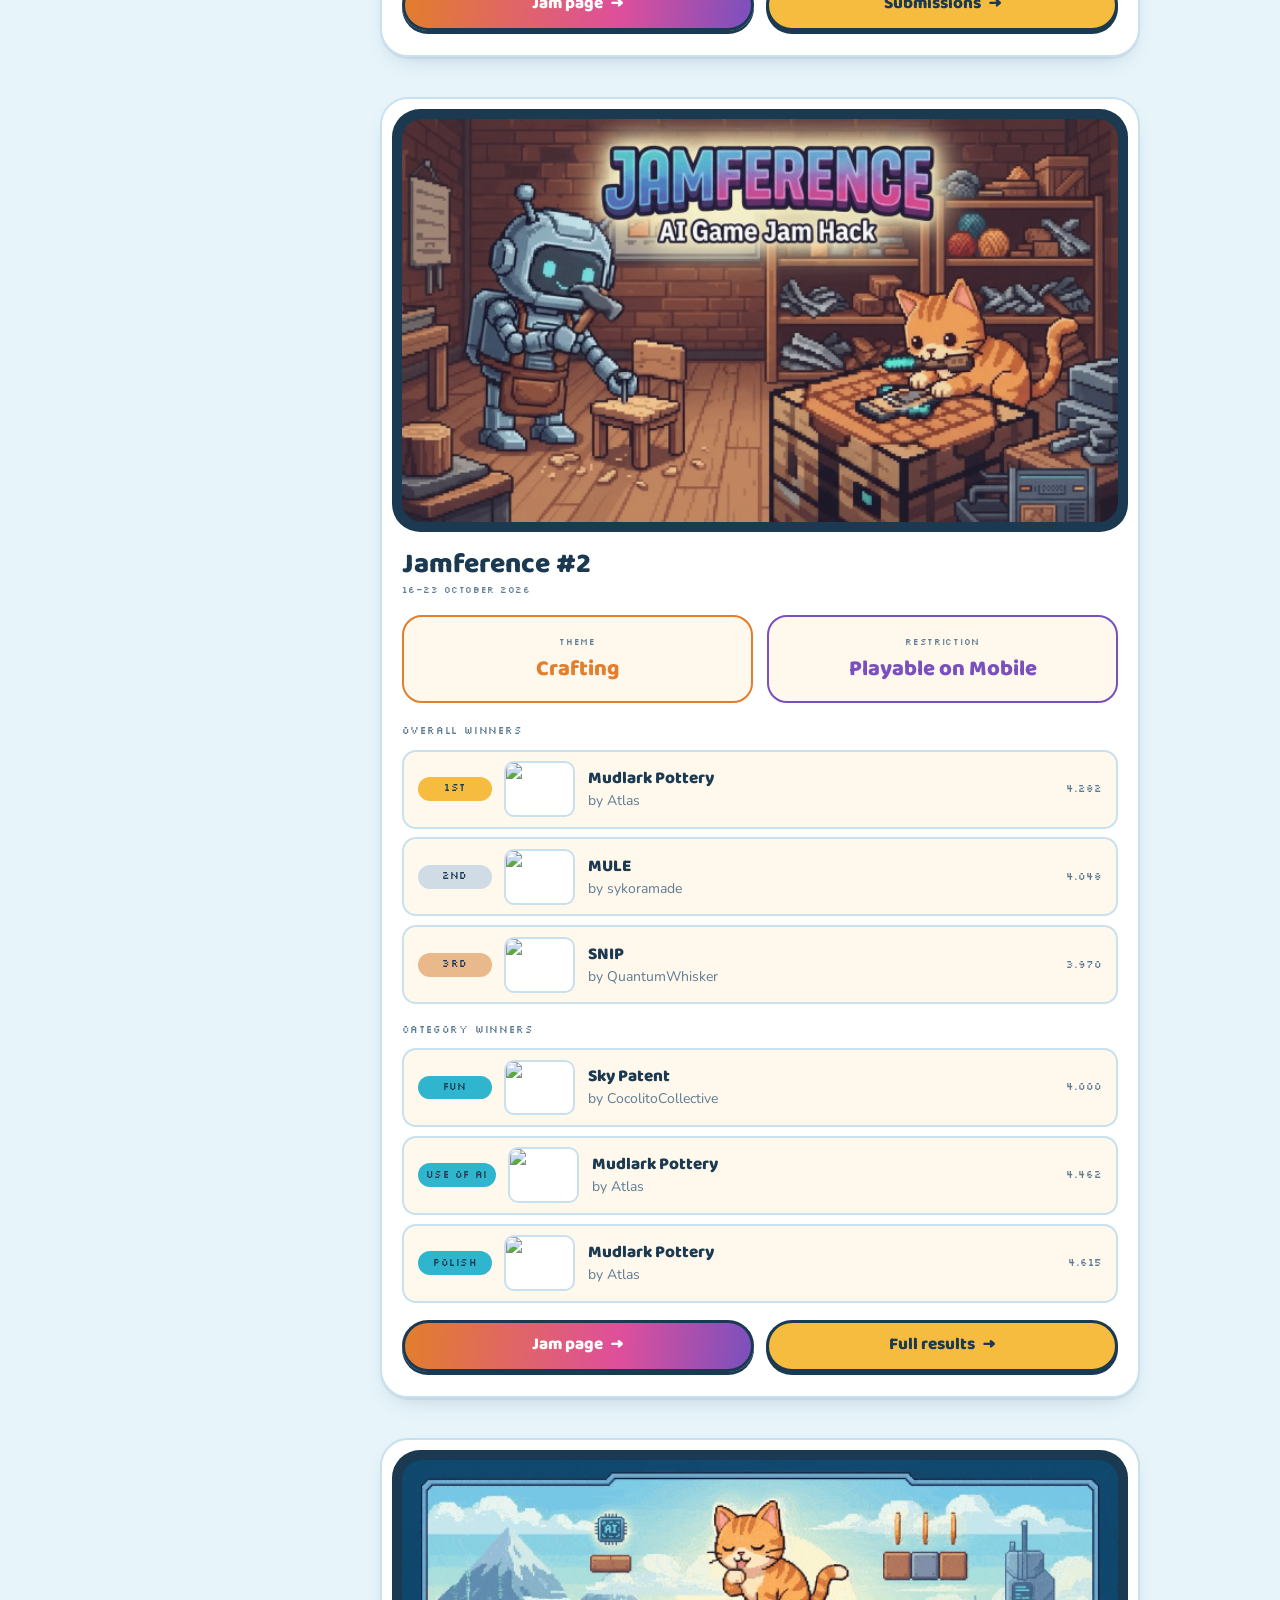
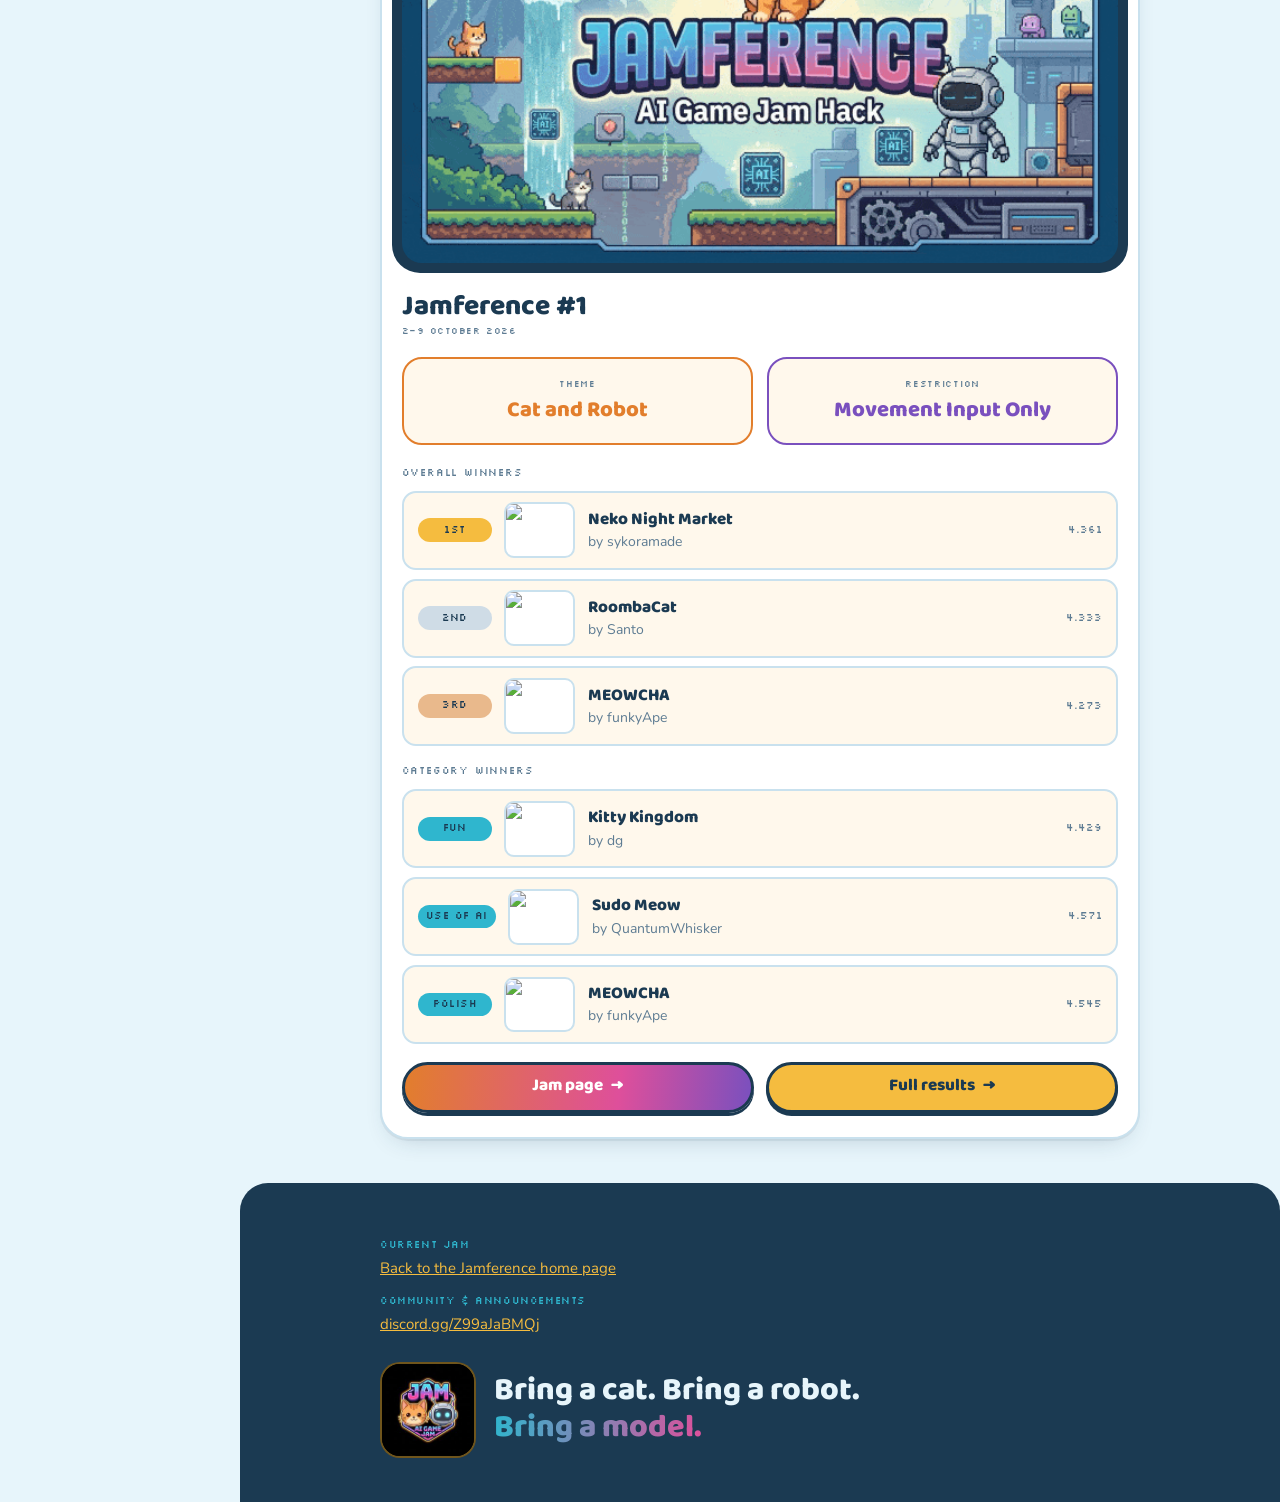
==== commit 730047a9: "Jamference 4 included" ====
--- a/previous-jams.html
+++ b/previous-jams.html
@@ -526,6 +526,30 @@
     <!-- To add a jam: copy this <li> block, put it ABOVE this one (newest first), and change the gif, title, dates, theme, restriction and links. -->
     <li class="jam">
       <div class="hero-frame">
+        <img src="gifs/jamference4.gif" loading="lazy" alt="Jamference #4 key art: a pixel-art solarpunk city of vine-covered ruins, rooftop gardens and airships, where a friendly robot and ginger cats tend vegetable beds.">
+      </div>
+      <div class="jam-body">
+        <h2>Jamference #4</h2>
+        <p class="jam-date">13&ndash;20 November 2026</p>
+        <ul class="spec">
+          <li class="s-theme">
+            <b>Theme</b>
+            <span class="val">Solarpunk</span>
+          </li>
+          <li class="s-restriction">
+            <b>Restriction</b>
+            <span class="val">To Be Announced</span>
+          </li>
+        </ul>
+        <div class="jam-links">
+          <a class="btn primary" href="https://itch.io/jam/jamference-ai-game-jam-hack-4" target="_blank" rel="noopener">Jam page <span aria-hidden="true">&rarr;</span></a>
+          <a class="btn secondary" href="https://itch.io/jam/jamference-ai-game-jam-hack-4/entries" target="_blank" rel="noopener">Submissions <span aria-hidden="true">&rarr;</span></a>
+        </div>
+      </div>
+    </li>
+
+    <li class="jam">
+      <div class="hero-frame">
         <img src="gifs/Jamference3.gif" loading="lazy" alt="Jamference #3 key art: a pixel-art gallery wall of famous paintings restaged with a ginger cat and a friendly robot, from a cat Mona Lisa to a robot with an apple.">
       </div>
       <div class="jam-body">
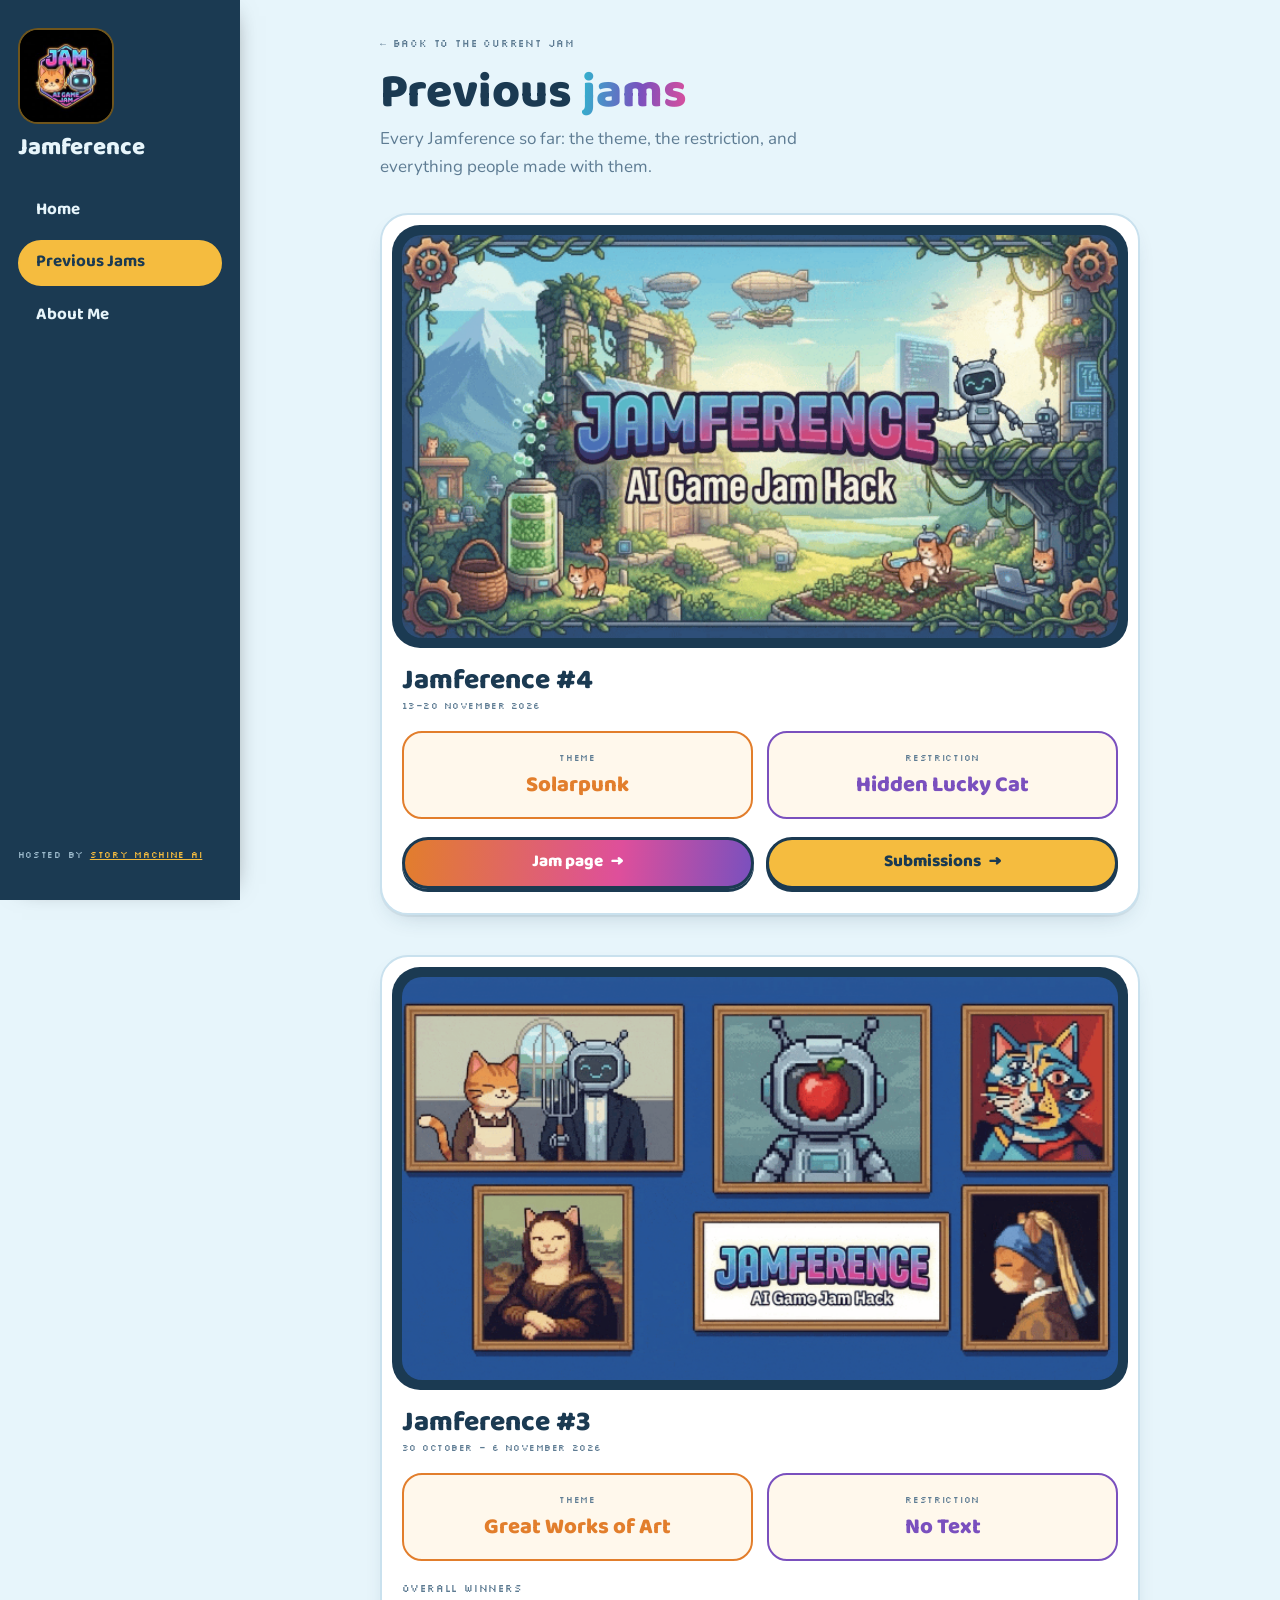
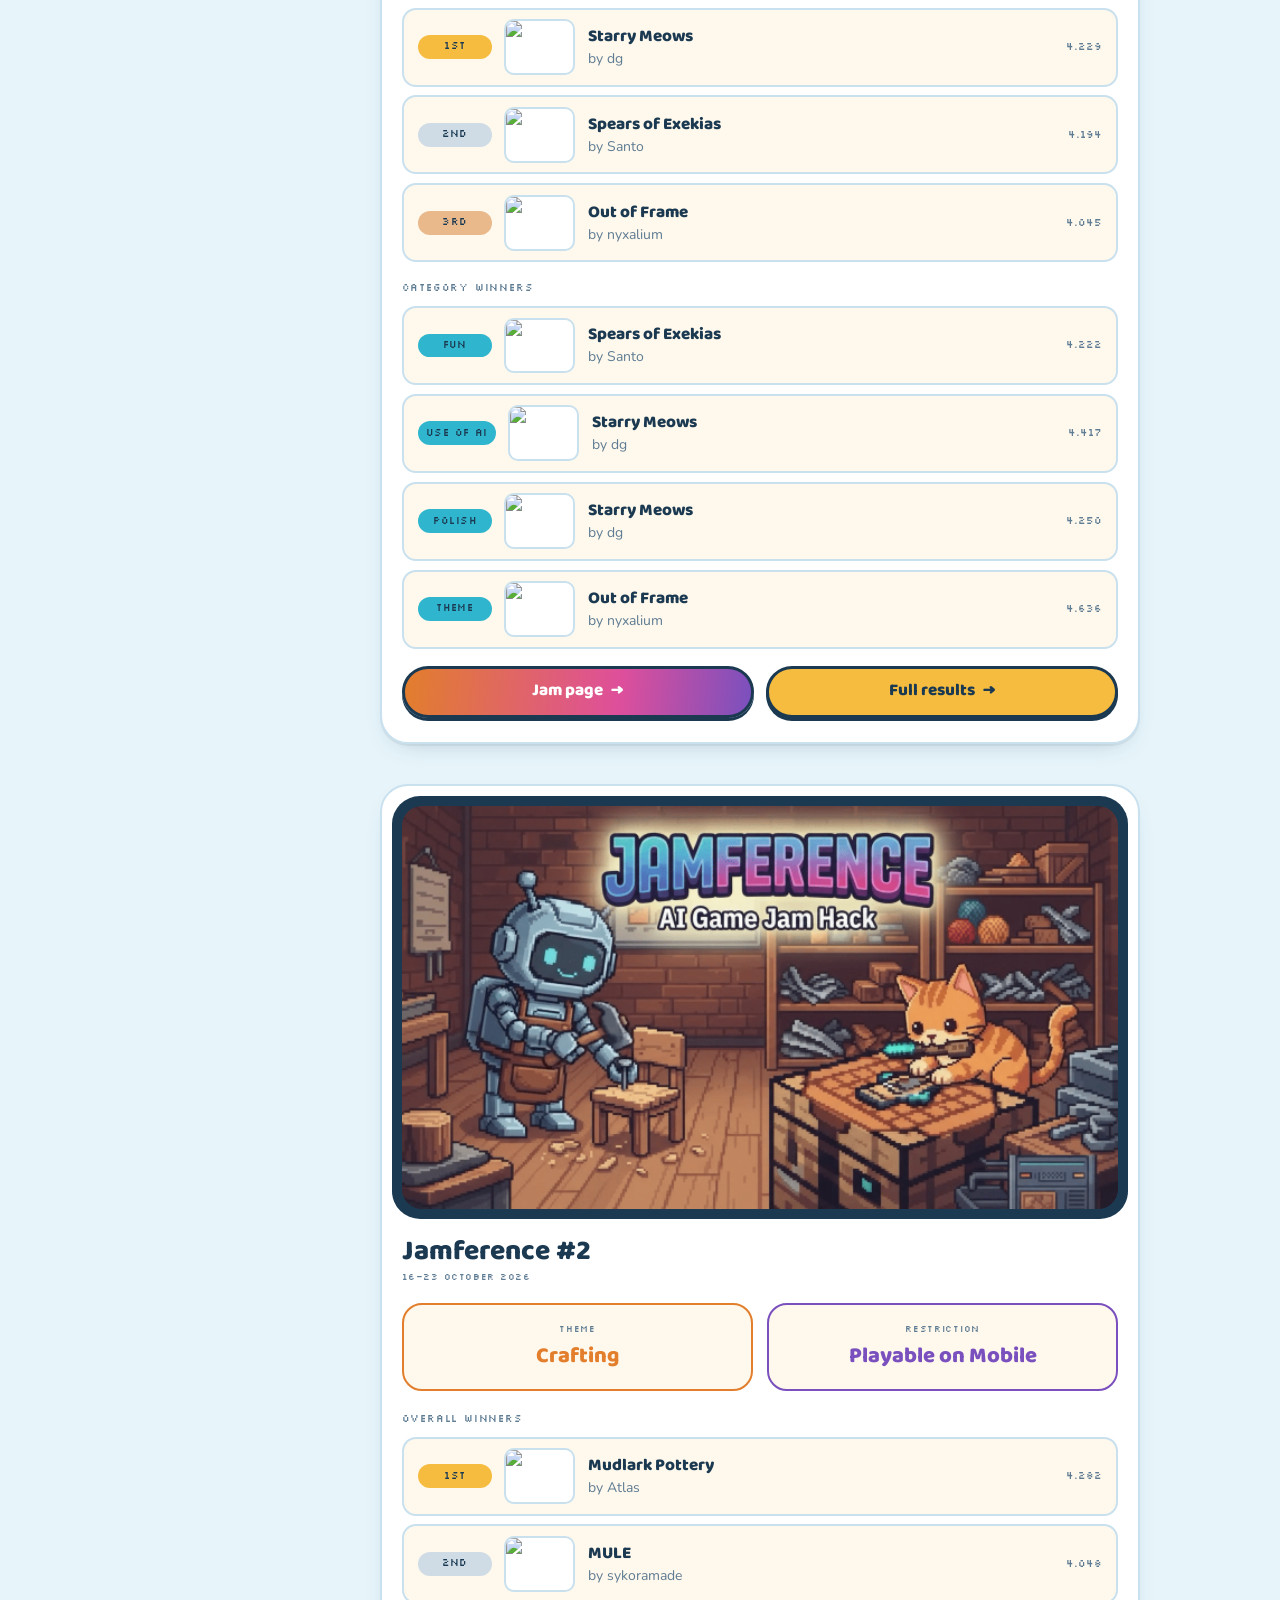
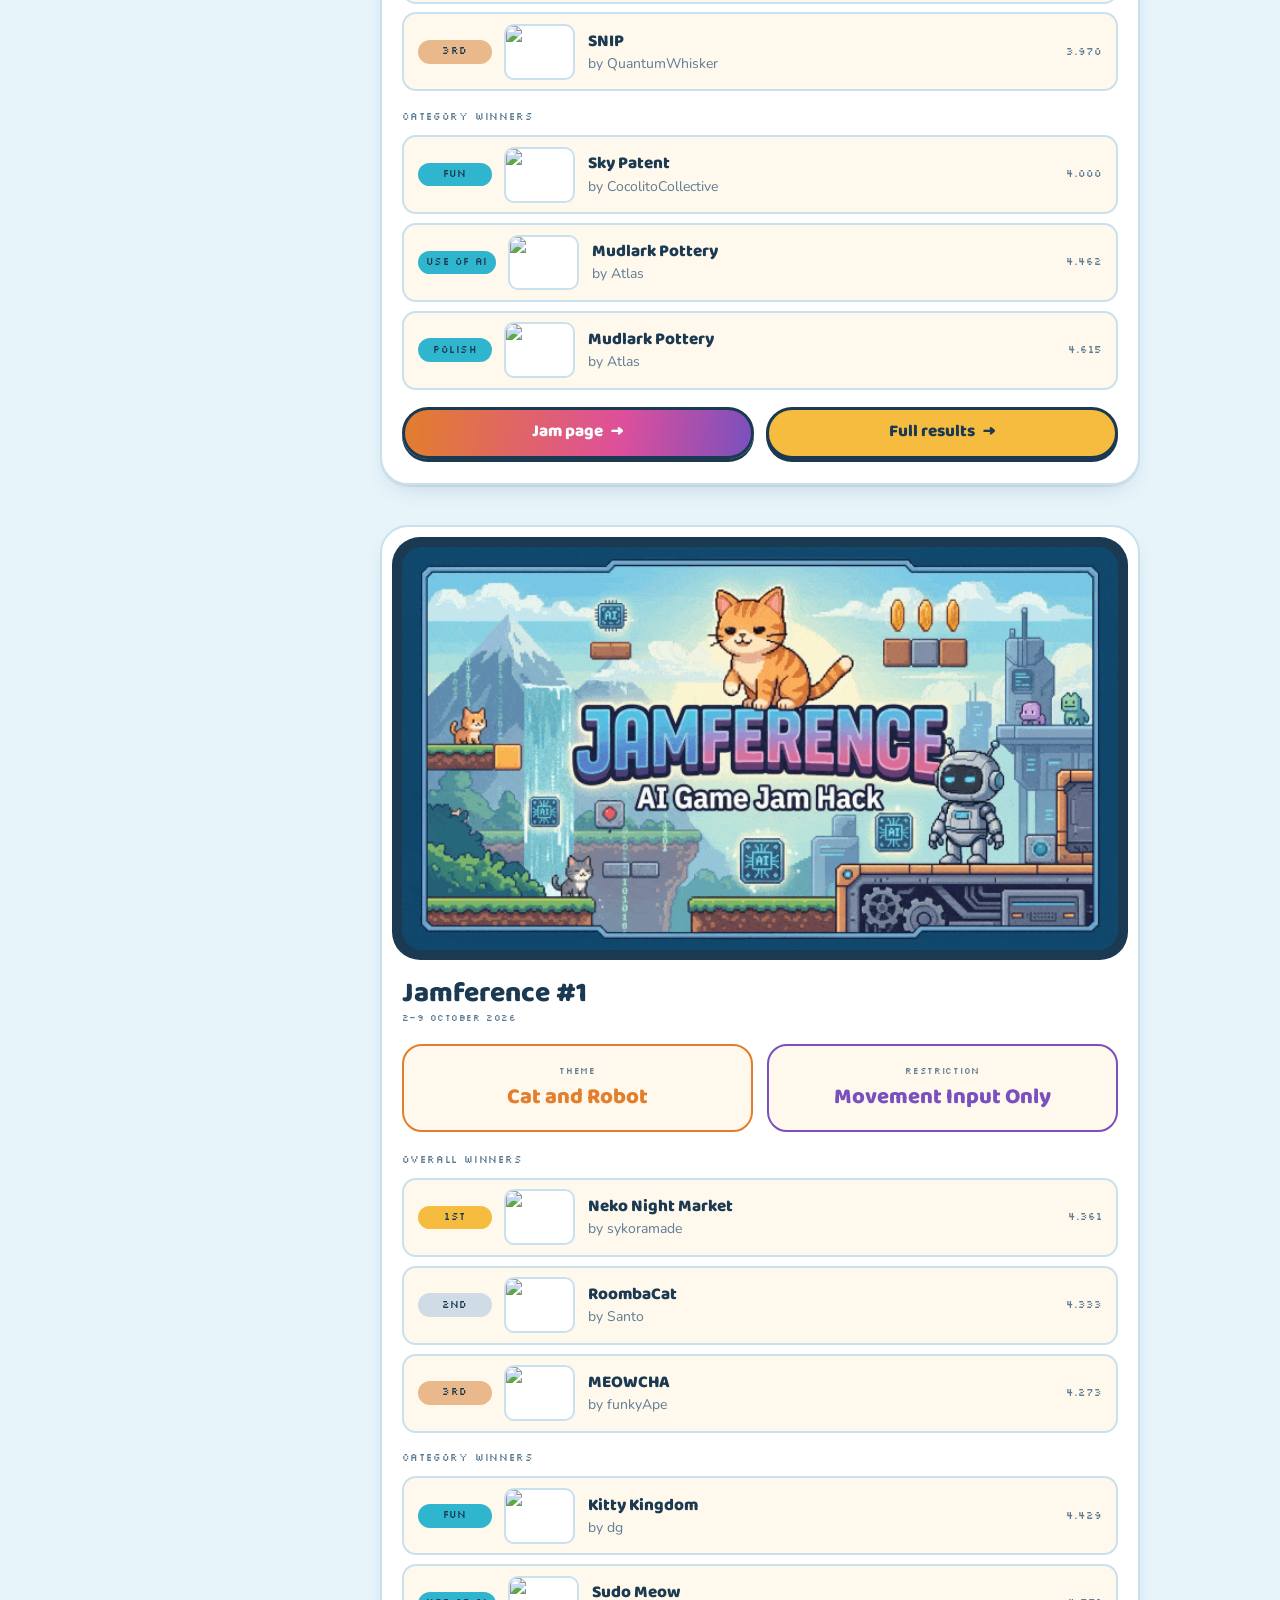
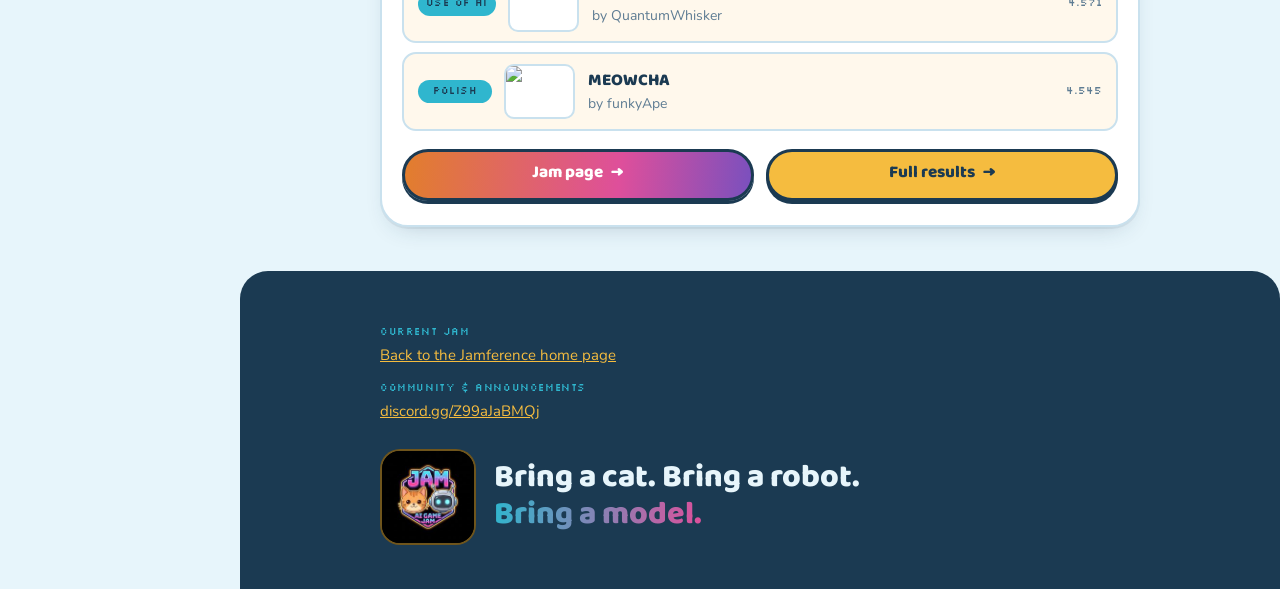
==== commit d1a6aa0c: "results and jam 4 restriction" ====
--- a/previous-jams.html
+++ b/previous-jams.html
@@ -538,7 +538,7 @@
           </li>
           <li class="s-restriction">
             <b>Restriction</b>
-            <span class="val">To Be Announced</span>
+            <span class="val">Hidden Lucky Cat</span>
           </li>
         </ul>
         <div class="jam-links">
@@ -565,9 +565,24 @@
             <span class="val">No Text</span>
           </li>
         </ul>
+        <div class="results">
+          <h3>Overall winners</h3>
+          <ol class="winners">
+            <li><a href="https://dgeisert.itch.io/starry-meows" target="_blank" rel="noopener"><span class="place ">1st</span><img class="thumb" src="https://img.itch.zone/aW1nLzMxNjM0NjMzLmdpZg==/original/jxA%2FfC.gif" alt="Starry Meows cover art" loading="lazy" width="315" height="250"><span class="game"><strong>Starry Meows</strong><small>by dg</small></span><span class="score">4.229</span></a></li>
+            <li><a href="https://ans106.itch.io/exa" target="_blank" rel="noopener"><span class="place p2">2nd</span><img class="thumb" src="https://img.itch.zone/aW1nLzMxOTU3MjAxLnBuZw==/315x250%23c/JeIIFu.png" alt="Spears of Exekias cover art" loading="lazy" width="315" height="250"><span class="game"><strong>Spears of Exekias</strong><small>by Santo</small></span><span class="score">4.194</span></a></li>
+            <li><a href="https://nyxalium.itch.io/out-of-frame" target="_blank" rel="noopener"><span class="place p3">3rd</span><img class="thumb" src="https://img.itch.zone/aW1nLzMxNzc5NTYzLnBuZw==/315x250%23c/kUZ7zL.png" alt="Out of Frame cover art" loading="lazy" width="315" height="250"><span class="game"><strong>Out of Frame</strong><small>by nyxalium</small></span><span class="score">4.045</span></a></li>
+          </ol>
+          <h3>Category winners</h3>
+          <ul class="winners">
+            <li><a href="https://ans106.itch.io/exa" target="_blank" rel="noopener"><span class="place cat">Fun</span><img class="thumb" src="https://img.itch.zone/aW1nLzMxOTU3MjAxLnBuZw==/315x250%23c/JeIIFu.png" alt="Spears of Exekias cover art" loading="lazy" width="315" height="250"><span class="game"><strong>Spears of Exekias</strong><small>by Santo</small></span><span class="score">4.222</span></a></li>
+            <li><a href="https://dgeisert.itch.io/starry-meows" target="_blank" rel="noopener"><span class="place cat">Use of AI</span><img class="thumb" src="https://img.itch.zone/aW1nLzMxNjM0NjMzLmdpZg==/original/jxA%2FfC.gif" alt="Starry Meows cover art" loading="lazy" width="315" height="250"><span class="game"><strong>Starry Meows</strong><small>by dg</small></span><span class="score">4.417</span></a></li>
+            <li><a href="https://dgeisert.itch.io/starry-meows" target="_blank" rel="noopener"><span class="place cat">Polish</span><img class="thumb" src="https://img.itch.zone/aW1nLzMxNjM0NjMzLmdpZg==/original/jxA%2FfC.gif" alt="Starry Meows cover art" loading="lazy" width="315" height="250"><span class="game"><strong>Starry Meows</strong><small>by dg</small></span><span class="score">4.250</span></a></li>
+            <li><a href="https://nyxalium.itch.io/out-of-frame" target="_blank" rel="noopener"><span class="place cat">Theme</span><img class="thumb" src="https://img.itch.zone/aW1nLzMxNzc5NTYzLnBuZw==/315x250%23c/kUZ7zL.png" alt="Out of Frame cover art" loading="lazy" width="315" height="250"><span class="game"><strong>Out of Frame</strong><small>by nyxalium</small></span><span class="score">4.636</span></a></li>
+          </ul>
+        </div>
         <div class="jam-links">
           <a class="btn primary" href="https://itch.io/jam/jamference-ai-game-jam-hack-3" target="_blank" rel="noopener">Jam page <span aria-hidden="true">&rarr;</span></a>
-          <a class="btn secondary" href="https://itch.io/jam/jamference-ai-game-jam-hack-3/entries" target="_blank" rel="noopener">Submissions <span aria-hidden="true">&rarr;</span></a>
+          <a class="btn secondary" href="https://itch.io/jam/jamference-ai-game-jam-hack-3/results" target="_blank" rel="noopener">Full results <span aria-hidden="true">&rarr;</span></a>
         </div>
       </div>
     </li>
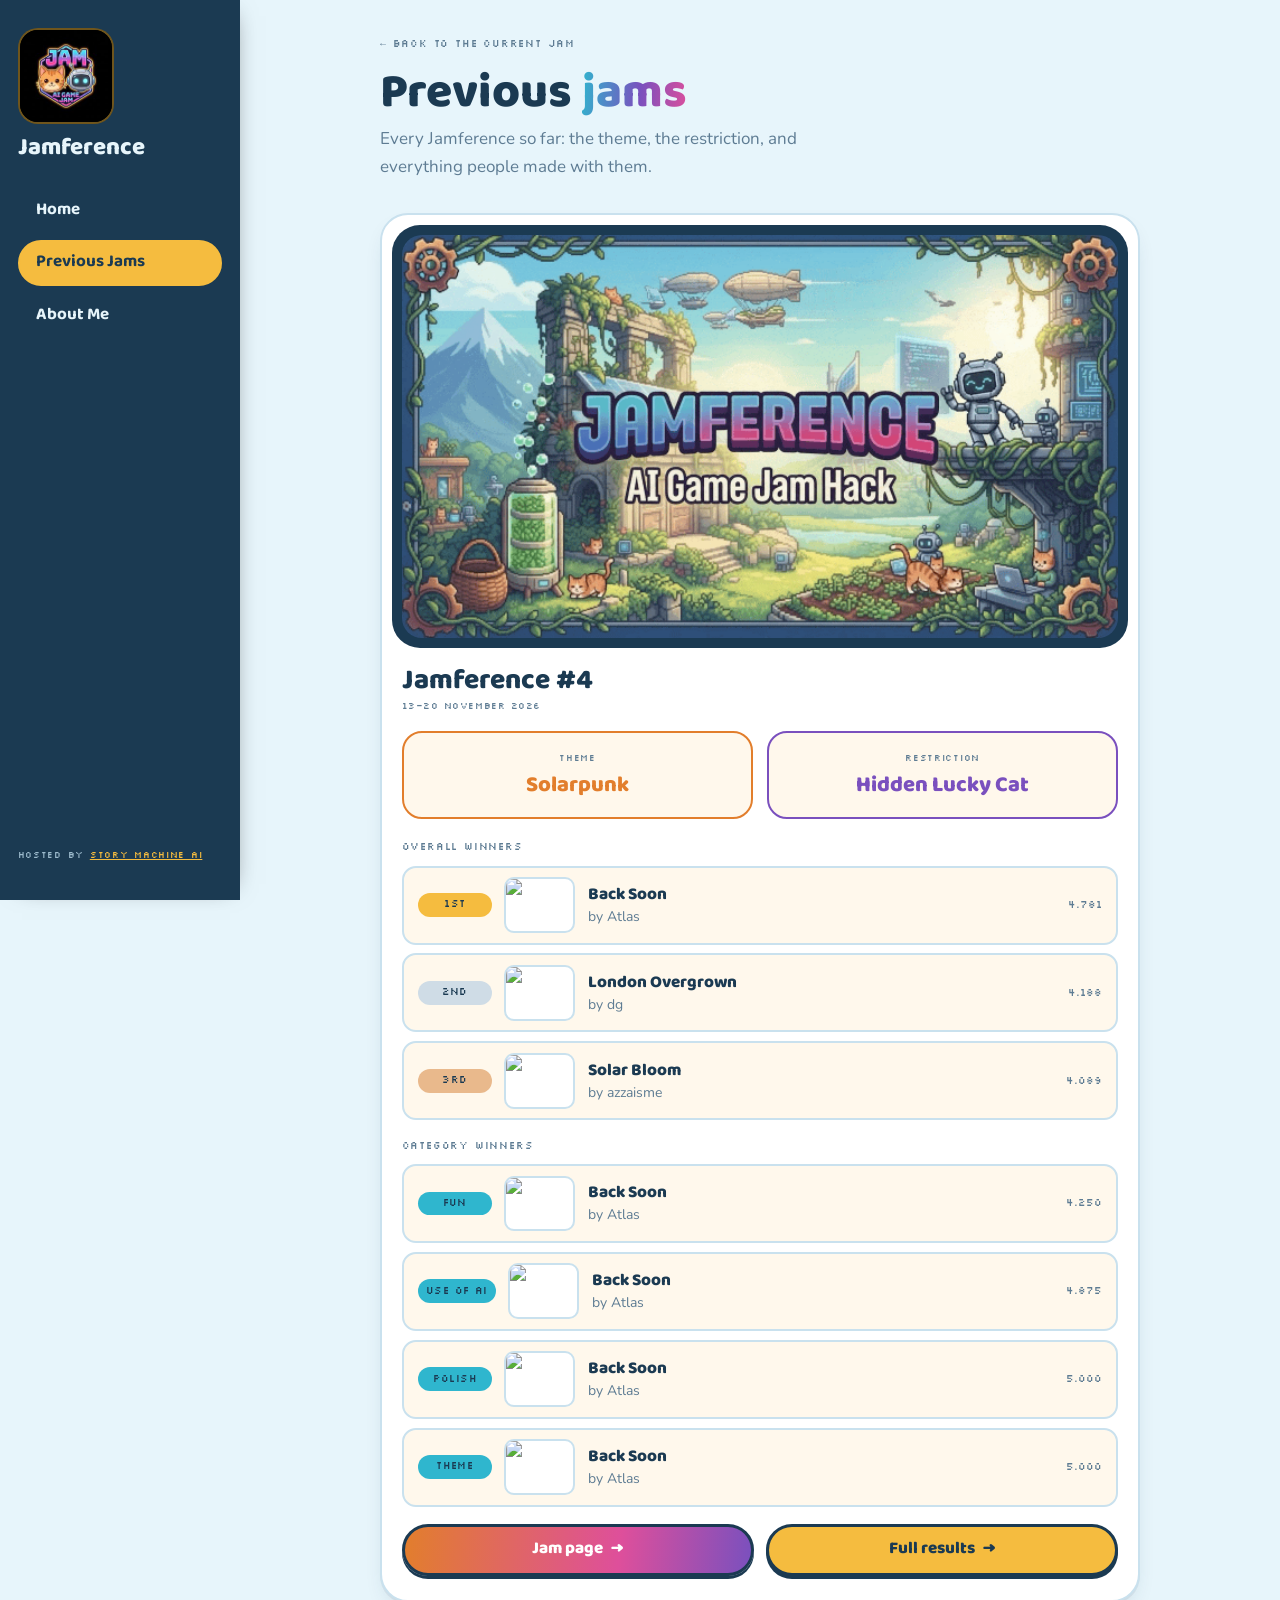
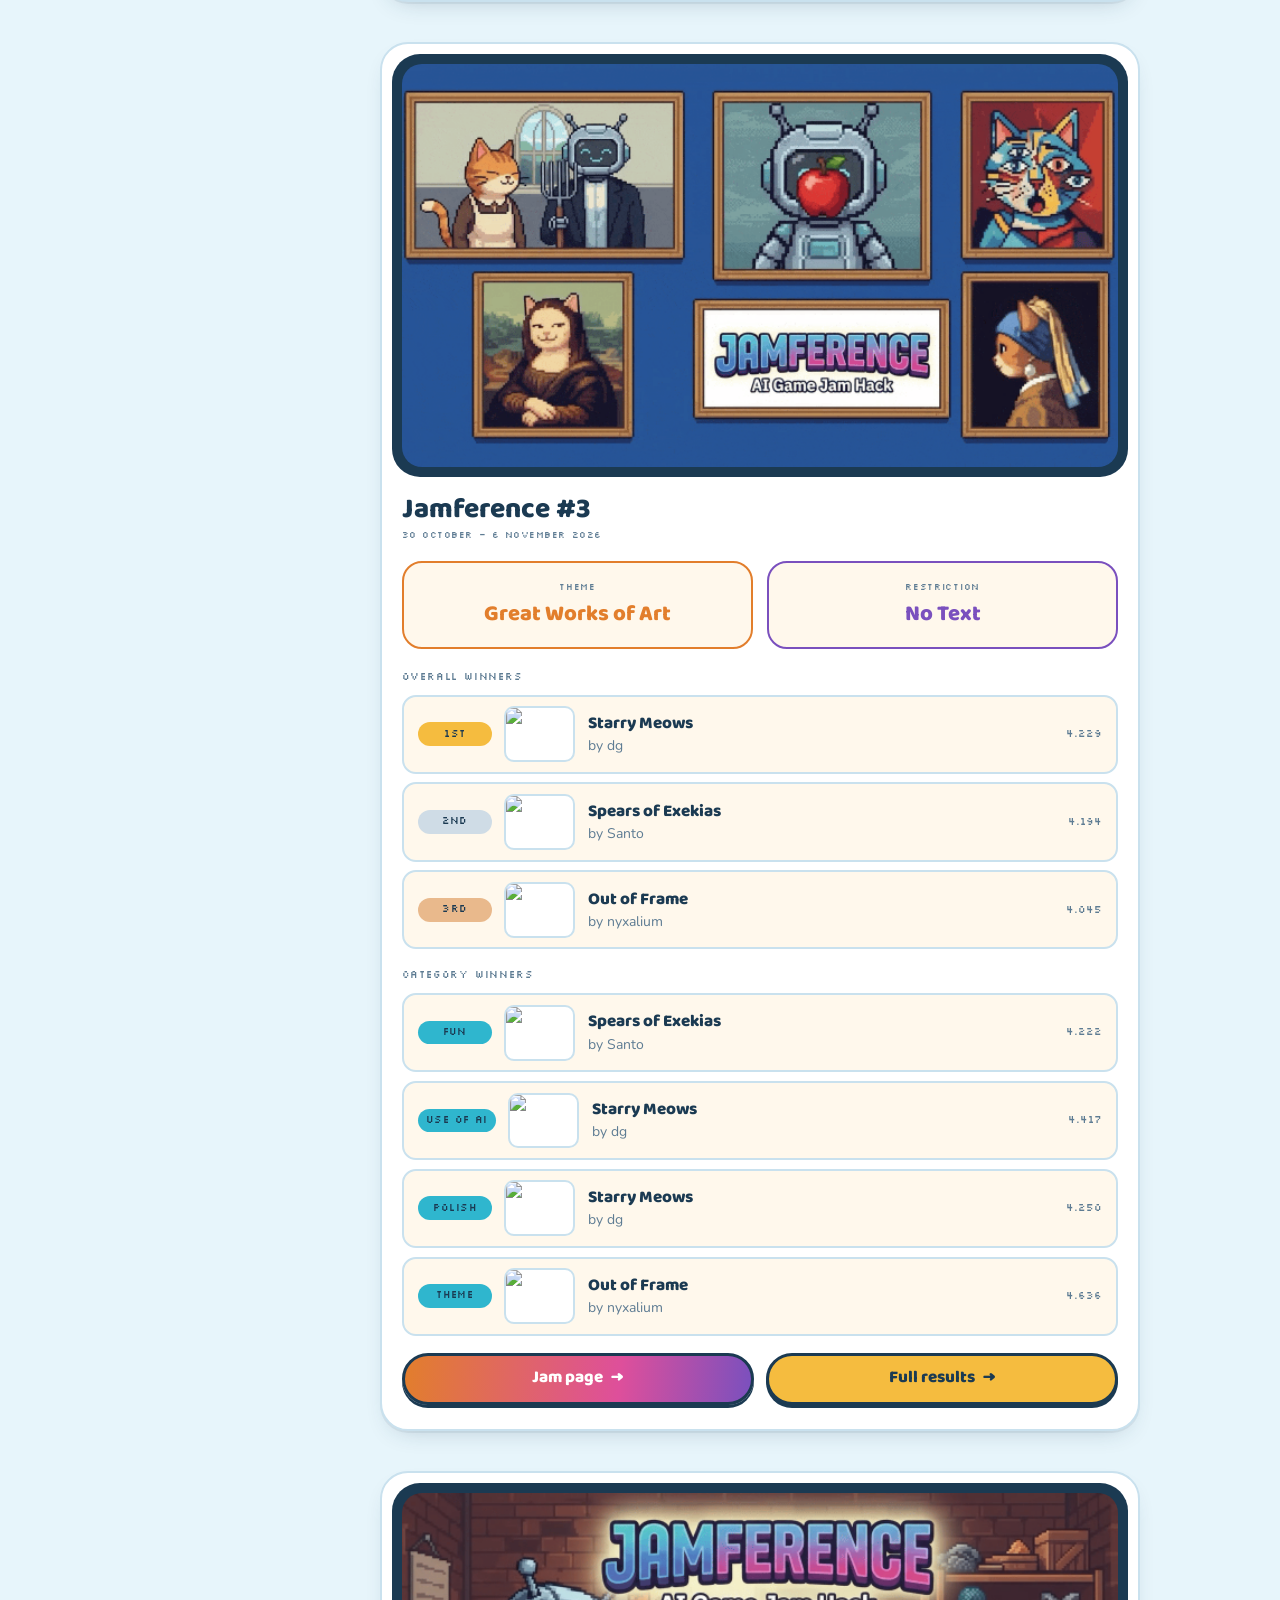
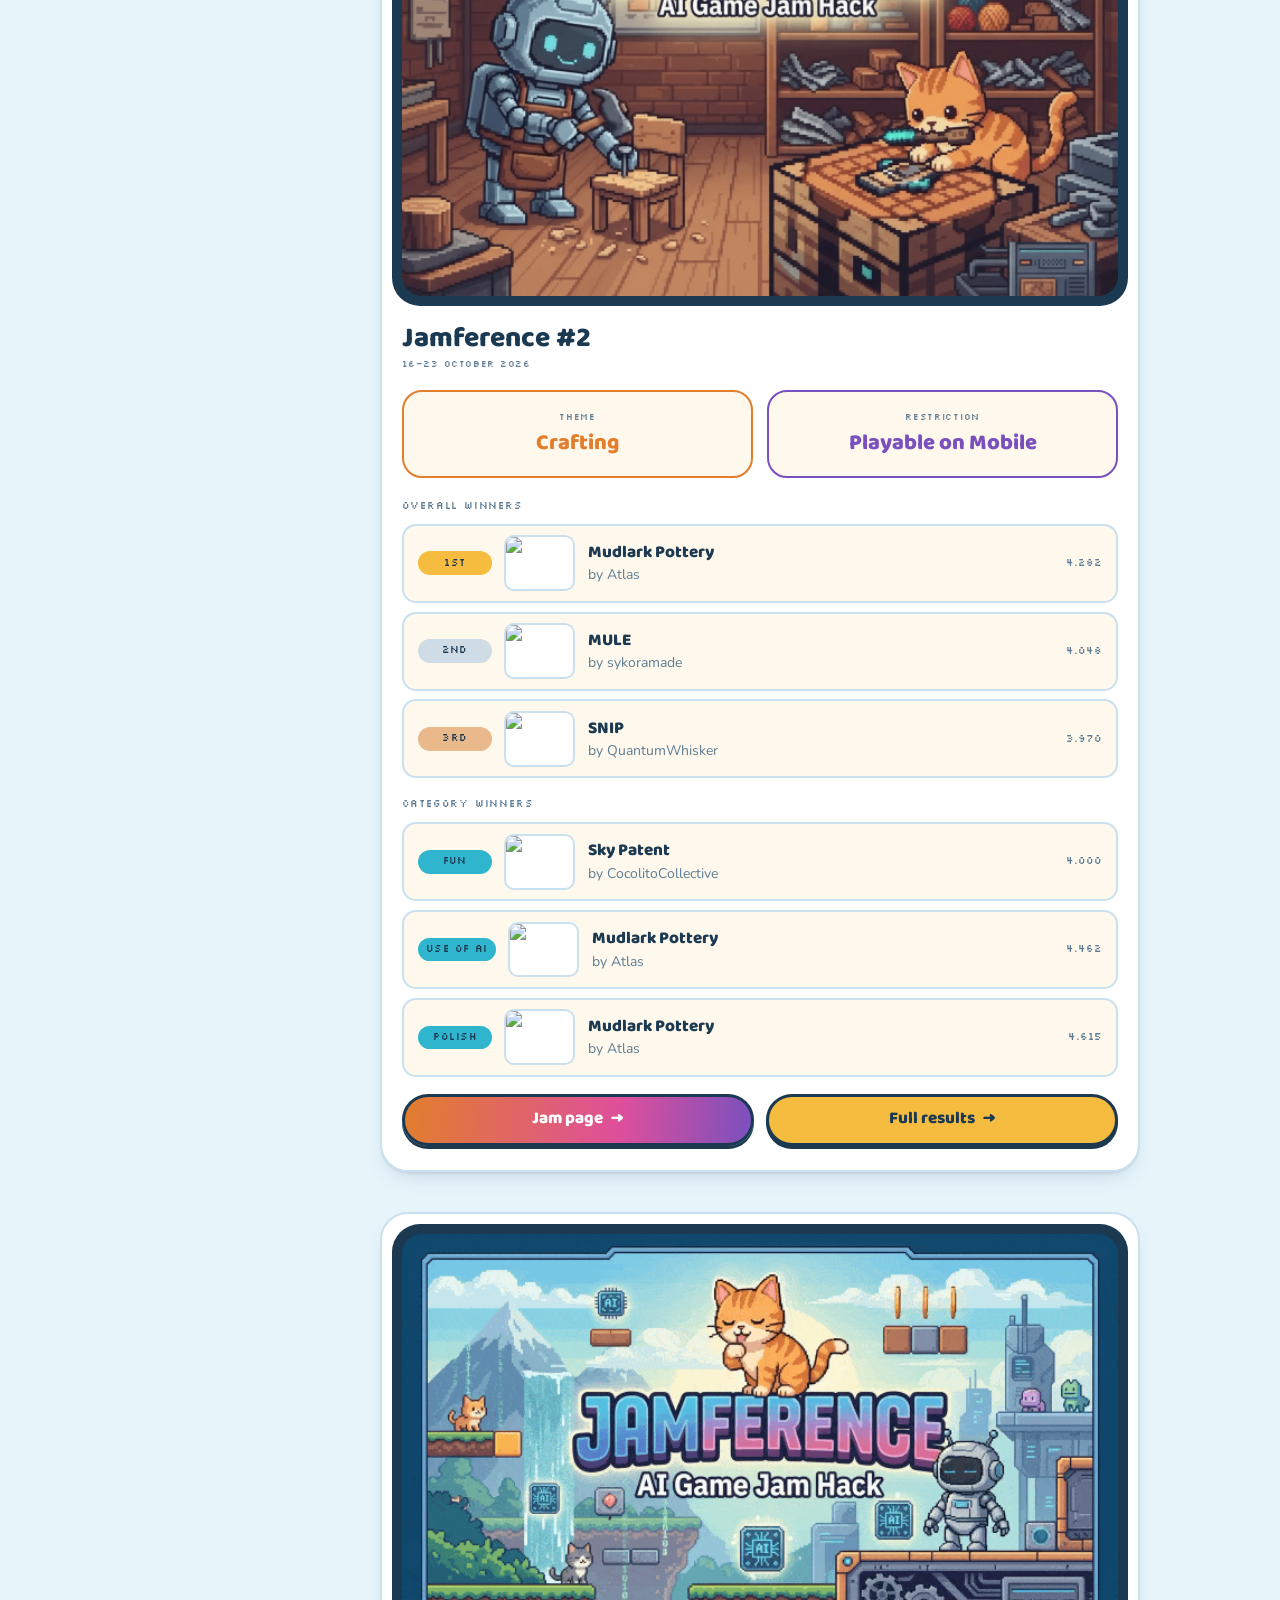
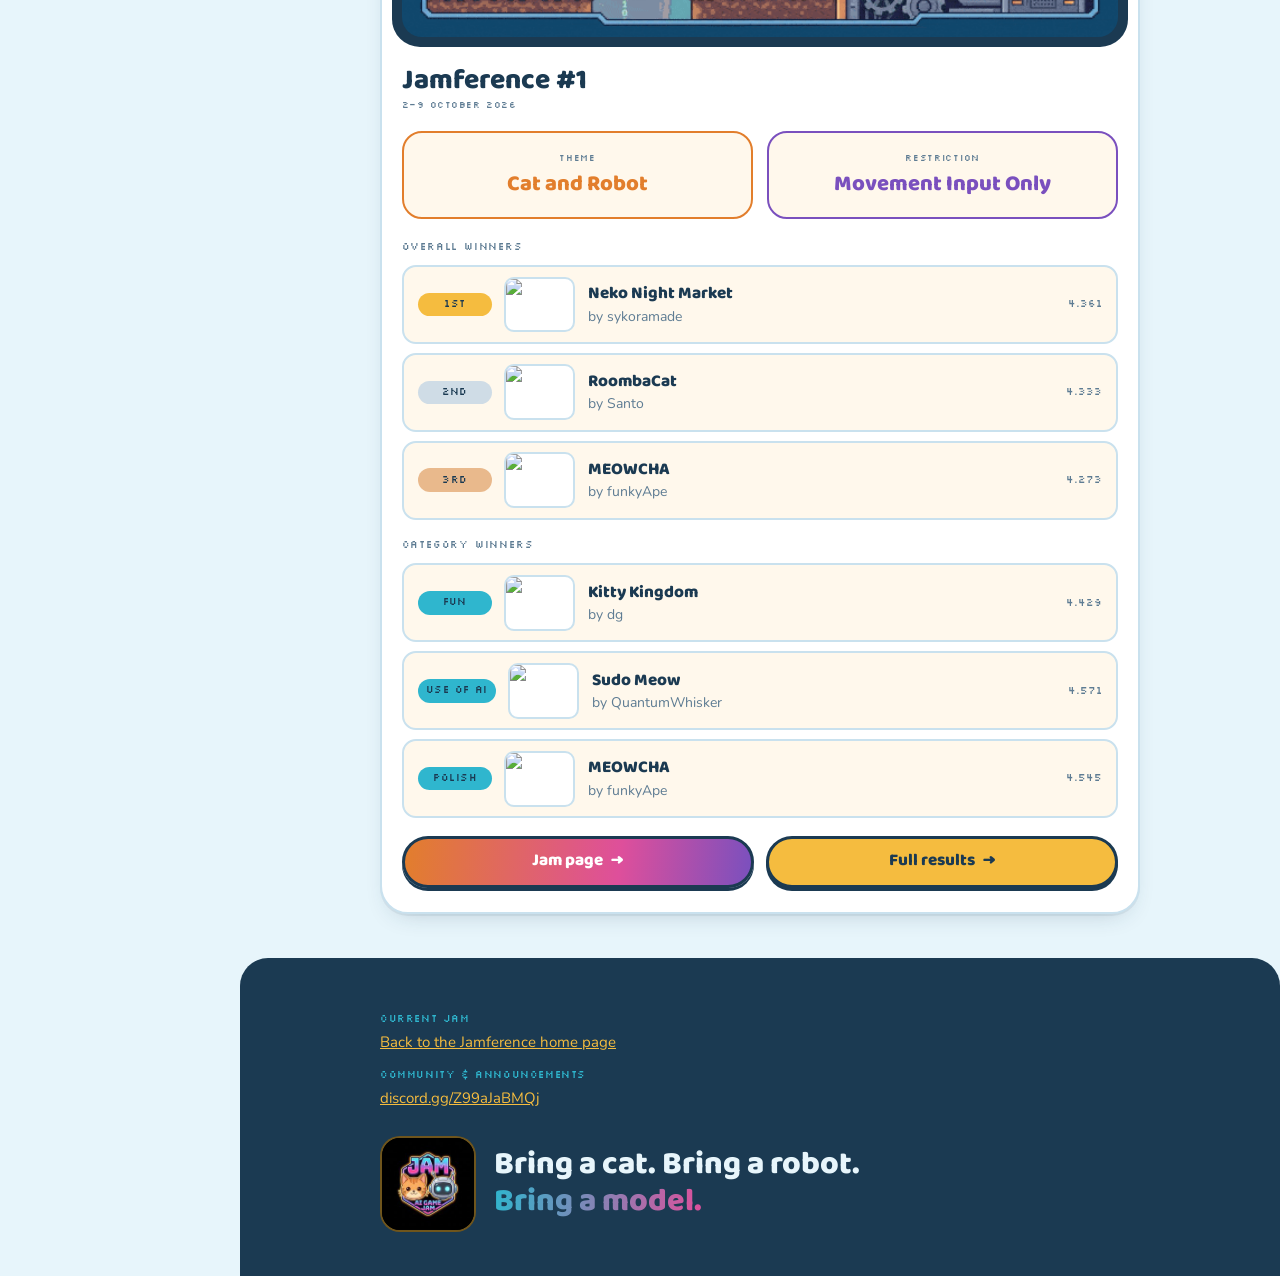
==== commit f52765d0: "updating winners and xorin link" ====
--- a/previous-jams.html
+++ b/previous-jams.html
@@ -541,9 +541,24 @@
             <span class="val">Hidden Lucky Cat</span>
           </li>
         </ul>
+        <div class="results">
+          <h3>Overall winners</h3>
+          <ol class="winners">
+            <li><a href="https://atlas-house.itch.io/back-soon" target="_blank" rel="noopener"><span class="place ">1st</span><img class="thumb" src="https://img.itch.zone/aW1nLzMyNTAxMjUzLnBuZw==/315x250%23c/7Qu19v.png" alt="Back Soon cover art" loading="lazy" width="315" height="250"><span class="game"><strong>Back Soon</strong><small>by Atlas</small></span><span class="score">4.781</span></a></li>
+            <li><a href="https://dgeisert.itch.io/london-overgrown" target="_blank" rel="noopener"><span class="place p2">2nd</span><img class="thumb" src="https://img.itch.zone/aW1nLzMyNDkzOTk0LmdpZg==/original/ZttxKJ.gif" alt="London Overgrown cover art" loading="lazy" width="315" height="250"><span class="game"><strong>London Overgrown</strong><small>by dg</small></span><span class="score">4.188</span></a></li>
+            <li><a href="https://azzaisme.itch.io/solar-bloom" target="_blank" rel="noopener"><span class="place p3">3rd</span><img class="thumb" src="https://img.itch.zone/aW1nLzMyNTY1NzQ4LmpwZw==/315x250%23c/RkEyaA.jpg" alt="Solar Bloom cover art" loading="lazy" width="315" height="250"><span class="game"><strong>Solar Bloom</strong><small>by azzaisme</small></span><span class="score">4.089</span></a></li>
+          </ol>
+          <h3>Category winners</h3>
+          <ul class="winners">
+            <li><a href="https://atlas-house.itch.io/back-soon" target="_blank" rel="noopener"><span class="place cat">Fun</span><img class="thumb" src="https://img.itch.zone/aW1nLzMyNTAxMjUzLnBuZw==/315x250%23c/7Qu19v.png" alt="Back Soon cover art" loading="lazy" width="315" height="250"><span class="game"><strong>Back Soon</strong><small>by Atlas</small></span><span class="score">4.250</span></a></li>
+            <li><a href="https://atlas-house.itch.io/back-soon" target="_blank" rel="noopener"><span class="place cat">Use of AI</span><img class="thumb" src="https://img.itch.zone/aW1nLzMyNTAxMjUzLnBuZw==/315x250%23c/7Qu19v.png" alt="Back Soon cover art" loading="lazy" width="315" height="250"><span class="game"><strong>Back Soon</strong><small>by Atlas</small></span><span class="score">4.875</span></a></li>
+            <li><a href="https://atlas-house.itch.io/back-soon" target="_blank" rel="noopener"><span class="place cat">Polish</span><img class="thumb" src="https://img.itch.zone/aW1nLzMyNTAxMjUzLnBuZw==/315x250%23c/7Qu19v.png" alt="Back Soon cover art" loading="lazy" width="315" height="250"><span class="game"><strong>Back Soon</strong><small>by Atlas</small></span><span class="score">5.000</span></a></li>
+            <li><a href="https://atlas-house.itch.io/back-soon" target="_blank" rel="noopener"><span class="place cat">Theme</span><img class="thumb" src="https://img.itch.zone/aW1nLzMyNTAxMjUzLnBuZw==/315x250%23c/7Qu19v.png" alt="Back Soon cover art" loading="lazy" width="315" height="250"><span class="game"><strong>Back Soon</strong><small>by Atlas</small></span><span class="score">5.000</span></a></li>
+          </ul>
+        </div>
         <div class="jam-links">
           <a class="btn primary" href="https://itch.io/jam/jamference-ai-game-jam-hack-4" target="_blank" rel="noopener">Jam page <span aria-hidden="true">&rarr;</span></a>
-          <a class="btn secondary" href="https://itch.io/jam/jamference-ai-game-jam-hack-4/entries" target="_blank" rel="noopener">Submissions <span aria-hidden="true">&rarr;</span></a>
+          <a class="btn secondary" href="https://itch.io/jam/jamference-ai-game-jam-hack-4/results" target="_blank" rel="noopener">Full results <span aria-hidden="true">&rarr;</span></a>
         </div>
       </div>
     </li>
